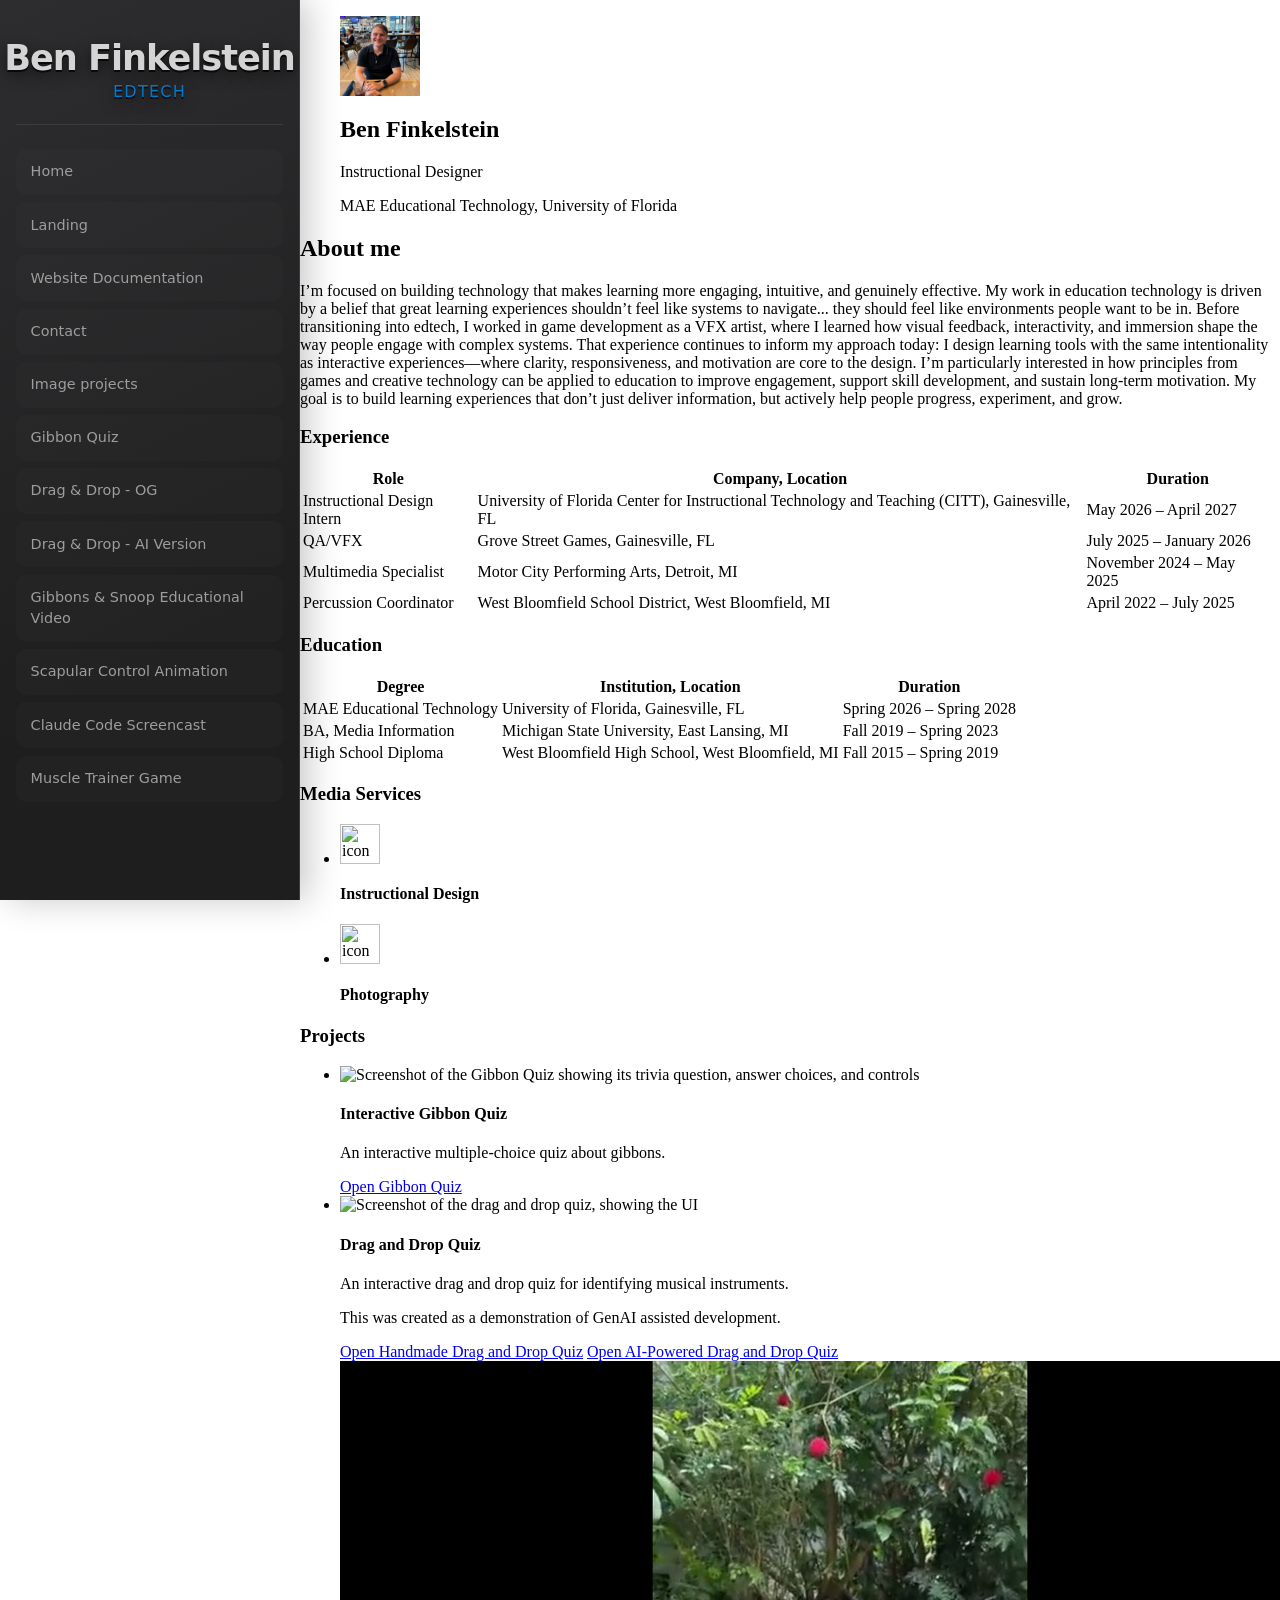
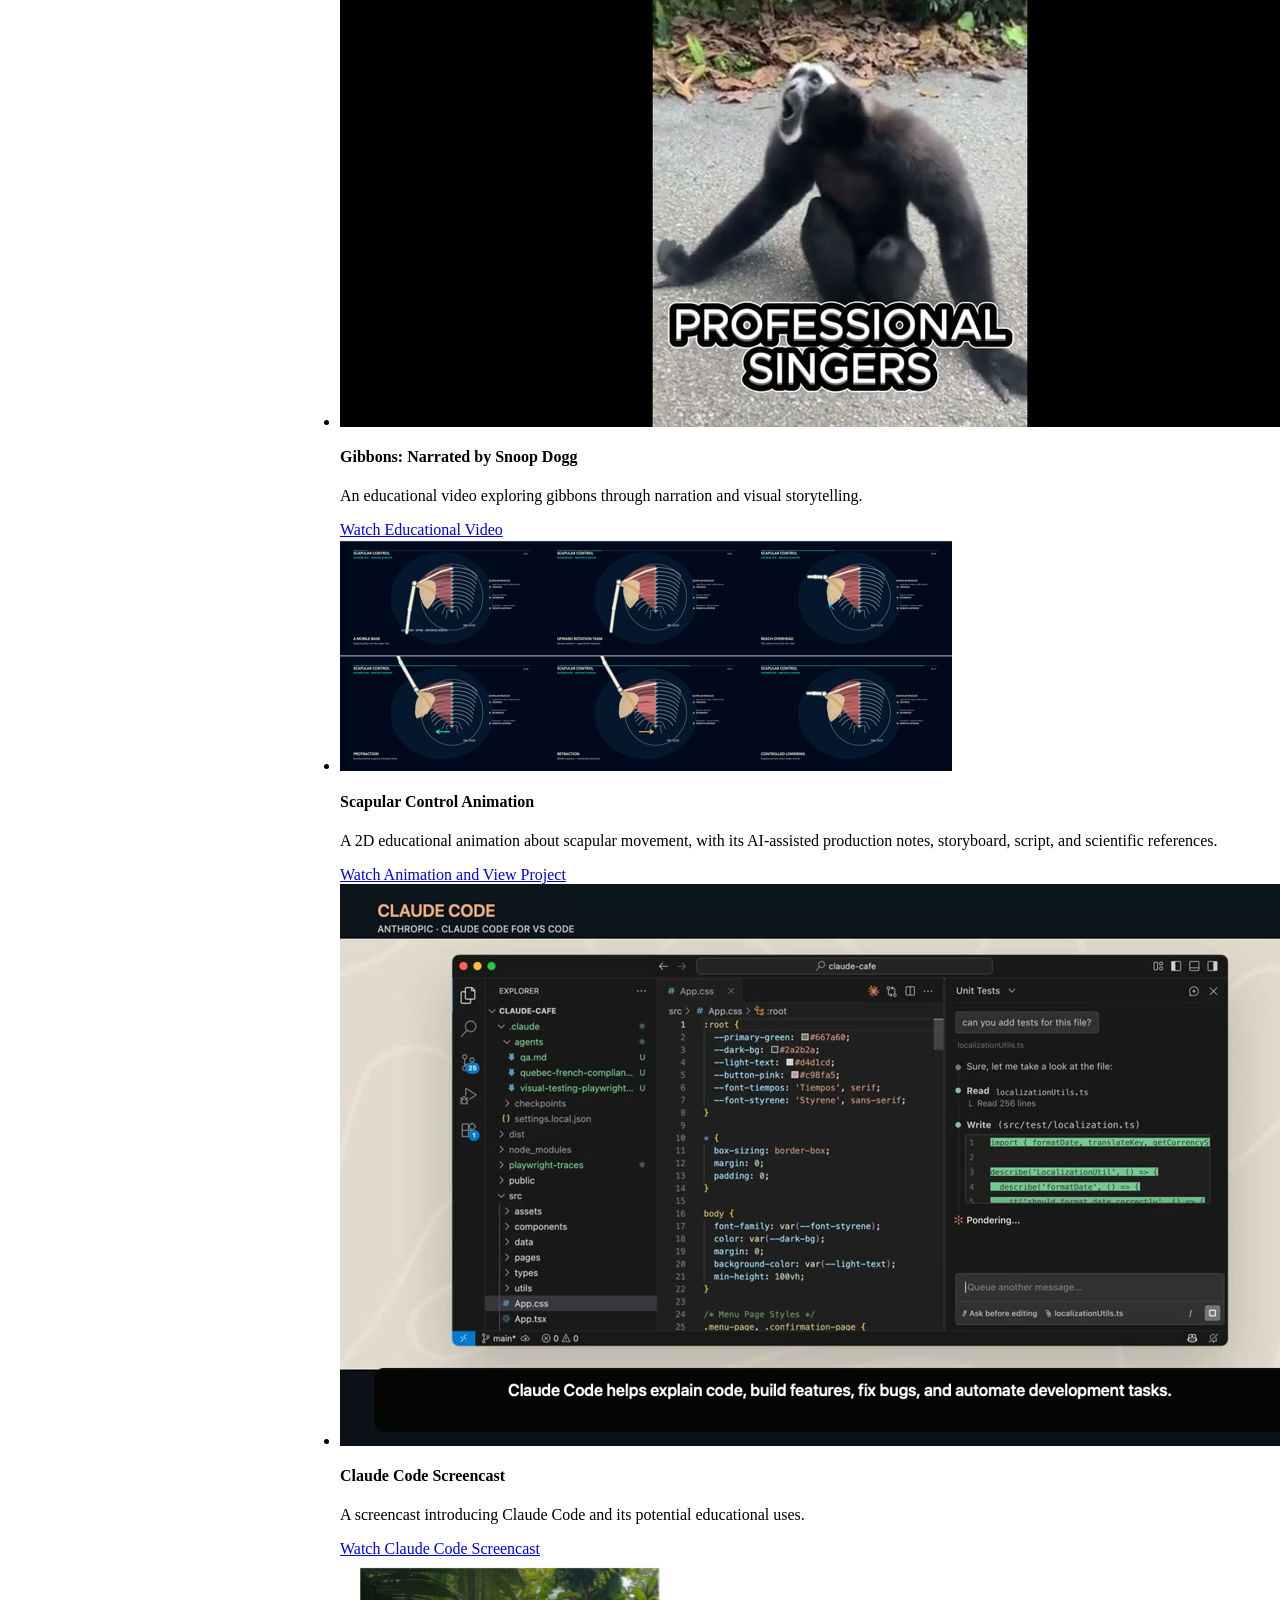
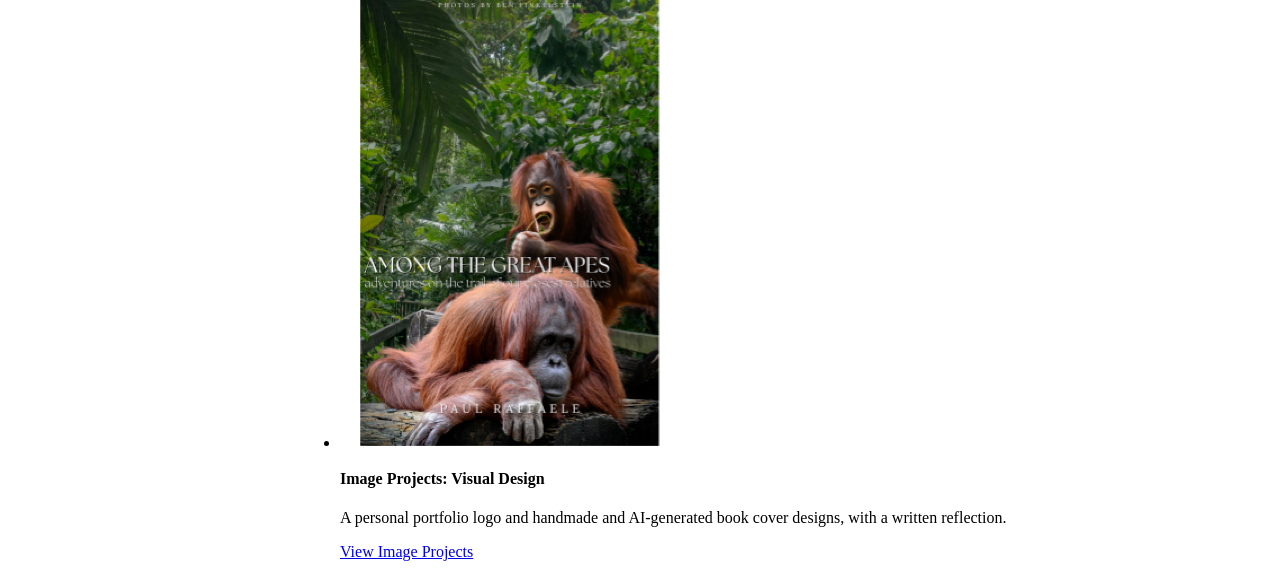
==== index.html @ bf8c4310 "Remove website documentation from project list" ====
<head>
    <meta charset="UTF-8">
    <meta name="viewport" content="width=device-width, initial-scale=1.0">
    <title>Personal Portfolio</title>
    <link rel="stylesheet" href="style.css">
    <link rel="stylesheet" href="landing.css">
     <link rel="icon" type="image/x-icon" href="Logo5.png">
    <script src="Sidebar.JS" defer></script>
    <meta http-equiv="Content-Security-Policy" content="upgrade-insecure-requests">
</head>

<body>
    <main>
        <div class="main-content">
            <article class="about active" data-page="about">
                <header>
                    <figure class="avatar-box">
                        <img src="1771727992411.jpeg" alt="avatar" width="80">
                        <div class="info-content">
                            <h1 class="name" title="Ben Finkelstein">Ben Finkelstein</h1>
                            <p class="title">Instructional Designer</p>
                            <p class="title">MAE Educational Technology, University of Florida</p>
                        </div>
                    </figure>


                    <h2 class="h2 article-title">About me</h2>
                </header>

                <section class="about-text">
                    <p>I’m focused on building technology that makes learning more engaging, intuitive, and genuinely
                        effective. My work in education technology is driven by a belief that great learning experiences
                        shouldn’t feel like systems to navigate... they should feel like environments people want to be
                        in.
                        Before transitioning into edtech, I worked in game development as a VFX artist, where I learned
                        how visual feedback, interactivity, and immersion shape the way people engage with complex
                        systems. That experience continues to inform my approach today: I design learning tools with the
                        same intentionality as interactive experiences—where clarity, responsiveness, and motivation are
                        core to the design.
                        I’m particularly interested in how principles from games and creative technology can be applied
                        to education to improve engagement, support skill development, and sustain long-term motivation.
                        My goal is to build learning experiences that don’t just deliver information, but actively help
                        people progress, experiment, and grow.</p>
                </section>


                <section class="experience">
                    <h3 class="h3 experience-title">Experience</h3>

                    <div class="table-wrapper has-scrollbar">
                        <table class="resume-table">
                            <thead>
                                <tr>
                                    <th scope="col">Role</th>
                                    <th scope="col">Company, Location</th>
                                    <th scope="col">Duration</th>
                                </tr>
                            </thead>
                            <tbody>
                                <tr>
                                    <td data-label="Role">Instructional Design Intern</td>
                                    <td data-label="Company, Location">University of Florida Center for Instructional
                                        Technology and Teaching (CITT), Gainesville, FL</td>
                                    <td data-label="Duration">May 2026 &ndash; April 2027</td>
                                </tr>
                                <tr>
                                    <td data-label="Role">QA/VFX</td>
                                    <td data-label="Company, Location">Grove Street Games, Gainesville, FL</td>
                                    <td data-label="Duration">July 2025 &ndash; January 2026</td>
                                </tr>
                                <tr>
                                    <td data-label="Role">Multimedia Specialist</td>
                                    <td data-label="Company, Location">Motor City Performing Arts, Detroit, MI</td>
                                    <td data-label="Duration">November 2024 &ndash; May 2025</td>
                                </tr>
                                <tr>
                                    <td data-label="Role">Percussion Coordinator</td>
                                    <td data-label="Company, Location">West Bloomfield School District, West Bloomfield,
                                        MI</td>
                                    <td data-label="Duration">April 2022 &ndash; July 2025</td>
                                </tr>
                            </tbody>
                        </table>
                    </div>


                </section>

                <section class="education">
                    <h3 class="h3 experience-title">Education</h3>

                    <div class="table-wrapper has-scrollbar">
                        <table class="resume-table">
                            <thead>
                                <tr>
                                    <th scope="col">Degree</th>
                                    <th scope="col">Institution, Location</th>
                                    <th scope="col">Duration</th>
                                </tr>
                            </thead>
                            <tbody>
                                <tr>
                                    <td data-label="Role">MAE Educational Technology</td>
                                    <td data-label="Company, Location">University of Florida, Gainesville, FL</td>
                                    <td data-label="Duration">Spring 2026 &ndash; Spring 2028</td>
                                </tr>
                                <tr>
                                    <td data-label="Role">BA, Media Information</td>
                                    <td data-label="Company, Location">Michigan State University, East Lansing, MI</td>
                                    <td data-label="Duration">Fall 2019 &ndash; Spring 2023</td>
                                </tr>
                                <tr>
                                    <td data-label="Role">High School Diploma</td>
                                    <td data-label="Company, Location">West Bloomfield High School, West Bloomfield, MI
                                    </td>
                                    <td data-label="Duration">Fall 2015 &ndash; Spring 2019</td>
                                </tr>
                            </tbody>
                        </table>
                    </div>
                </section>


                <section class="service">
                    <h3 class="h3 service-title">Media Services</h3>

                    <ul class="service-list">
                        <li class="service-item">
                            <div class="service-icon-box">
                                <img src="https://i.postimg.cc/4389jZkP/icon-design.png" alt="icon" width="40">
                            </div>

                            <div class="service-content-box">
                                <h4 class="h4 service-item-title">Instructional Design</h4>
                            </div>
                        </li>


                        <li class="service-item">
                            <div class="service-icon-box">
                                <img src="https://i.postimg.cc/0NL8zHpx/icon-photo.png" alt="icon" width="40">
                            </div>

                            <div class="service-content-box">
                                <h4 class="h4 service-item-title">Photography</h4>
                            </div>
                        </li>
                    </ul>
                </section>

                <section class="projects">
                    <h3 class="h3 projects-title">Projects</h3>

                    <ul class="project-list">
                        <!-- Copy this complete list item and update its preview, title, summary, and link for each project. -->
                        <li class="project-item">
                            <div class="project-icon-box">
                                <img src="gibbon-quiz/quiz-page-screenshot.png"
                                    alt="Screenshot of the Gibbon Quiz showing its trivia question, answer choices, and controls">
                            </div>

                            <div class="project-content-box">
                                <h4 class="h4 project-item-title">Interactive Gibbon Quiz</h4>
                                <p class="project-item-text">An interactive multiple-choice quiz about gibbons.</p>
                                <a class="project-link" href="gibbon-quiz/index.html">Open Gibbon Quiz</a>
                            </div>
                        </li>

                        <li class="project-item">
                            <div class="project-icon-box">
                                <img src="drag-drop/image.png"
                                    alt="Screenshot of the drag and drop quiz, showing the UI">
                            </div>

                            <div class="project-content-box">
                                <h4 class="h4 project-item-title">Drag and Drop Quiz</h4>
                                <p class="project-item-text">An interactive drag and drop quiz for identifying musical
                                    instruments.</p>
                                <p class="project-item-text">This was created as a demonstration of GenAI assisted
                                    development.</p>
                                <a class="project-link" href="drag-drop/index.html">Open Handmade Drag and Drop Quiz</a>
                                <a class="project-link" href="drag-ai/index.html">Open AI-Powered Drag and Drop Quiz</a>
                            </div>
                        </li>

                        <li class="project-item">
                            <div class="project-icon-box">
                                <img src="gibbons-and-snoop/thumbnail.jpg"
                                    alt="Gibbon on screen during the educational video, with its narration caption">
                            </div>

                            <div class="project-content-box">
                                <h4 class="h4 project-item-title">Gibbons: Narrated by Snoop Dogg</h4>
                                <p class="project-item-text">An educational video exploring gibbons through narration and visual storytelling.</p>
                                <a class="project-link" href="gibbons-and-snoop/index.html">Watch Educational Video</a>
                            </div>
                        </li>

                         <li class="project-item">
                            <div class="project-icon-box">
                                <img src="scapular-control/storyboard.png"
                                    alt="Six-frame storyboard preview of scapular movement for the Scapular Control animation">
                            </div>

                            <div class="project-content-box">
                                <h4 class="h4 project-item-title">Scapular Control Animation</h4>
                                <p class="project-item-text">A 2D educational animation about scapular movement, with its AI-assisted production notes, storyboard, script, and scientific references.</p>
                                <a class="project-link" href="scapular-control/index.html">Watch Animation and View Project</a>
                            </div>
                        </li>

                         <li class="project-item">
                            <div class="project-icon-box">
                                <img src="Claude%20Code%20Screencast/thumbnail.jpg"
                                    alt="Claude Code shown in a Visual Studio Code interface during the screencast">
                            </div>

                            <div class="project-content-box">
                                <h4 class="h4 project-item-title">Claude Code Screencast</h4>
                                <p class="project-item-text">A screencast introducing Claude Code and its potential educational uses.</p>
                                <a class="project-link" href="Claude%20Code%20Screencast/index.html">Watch Claude Code Screencast</a>
                            </div>
                        </li>

                        <li class="project-item">
                            <div class="project-icon-box">
                                <img src="eme6208-project-1/handmade-orangutan-cover.png"
                                    alt="Handmade Among the Great Apes orangutan book cover">
                            </div>

                            <div class="project-content-box">
                                <h4 class="h4 project-item-title">Image Projects: Visual Design</h4>
                                <p class="project-item-text">A personal portfolio logo and handmade and AI-generated book cover designs, with a written reflection.</p>
                                <a class="project-link" href="eme6208-project-1/index.html">View Image Projects</a>
                            </div>
                        </li>

                    </ul>
                </section>
            </article>
        </div>
    </main>
</body>

</html>
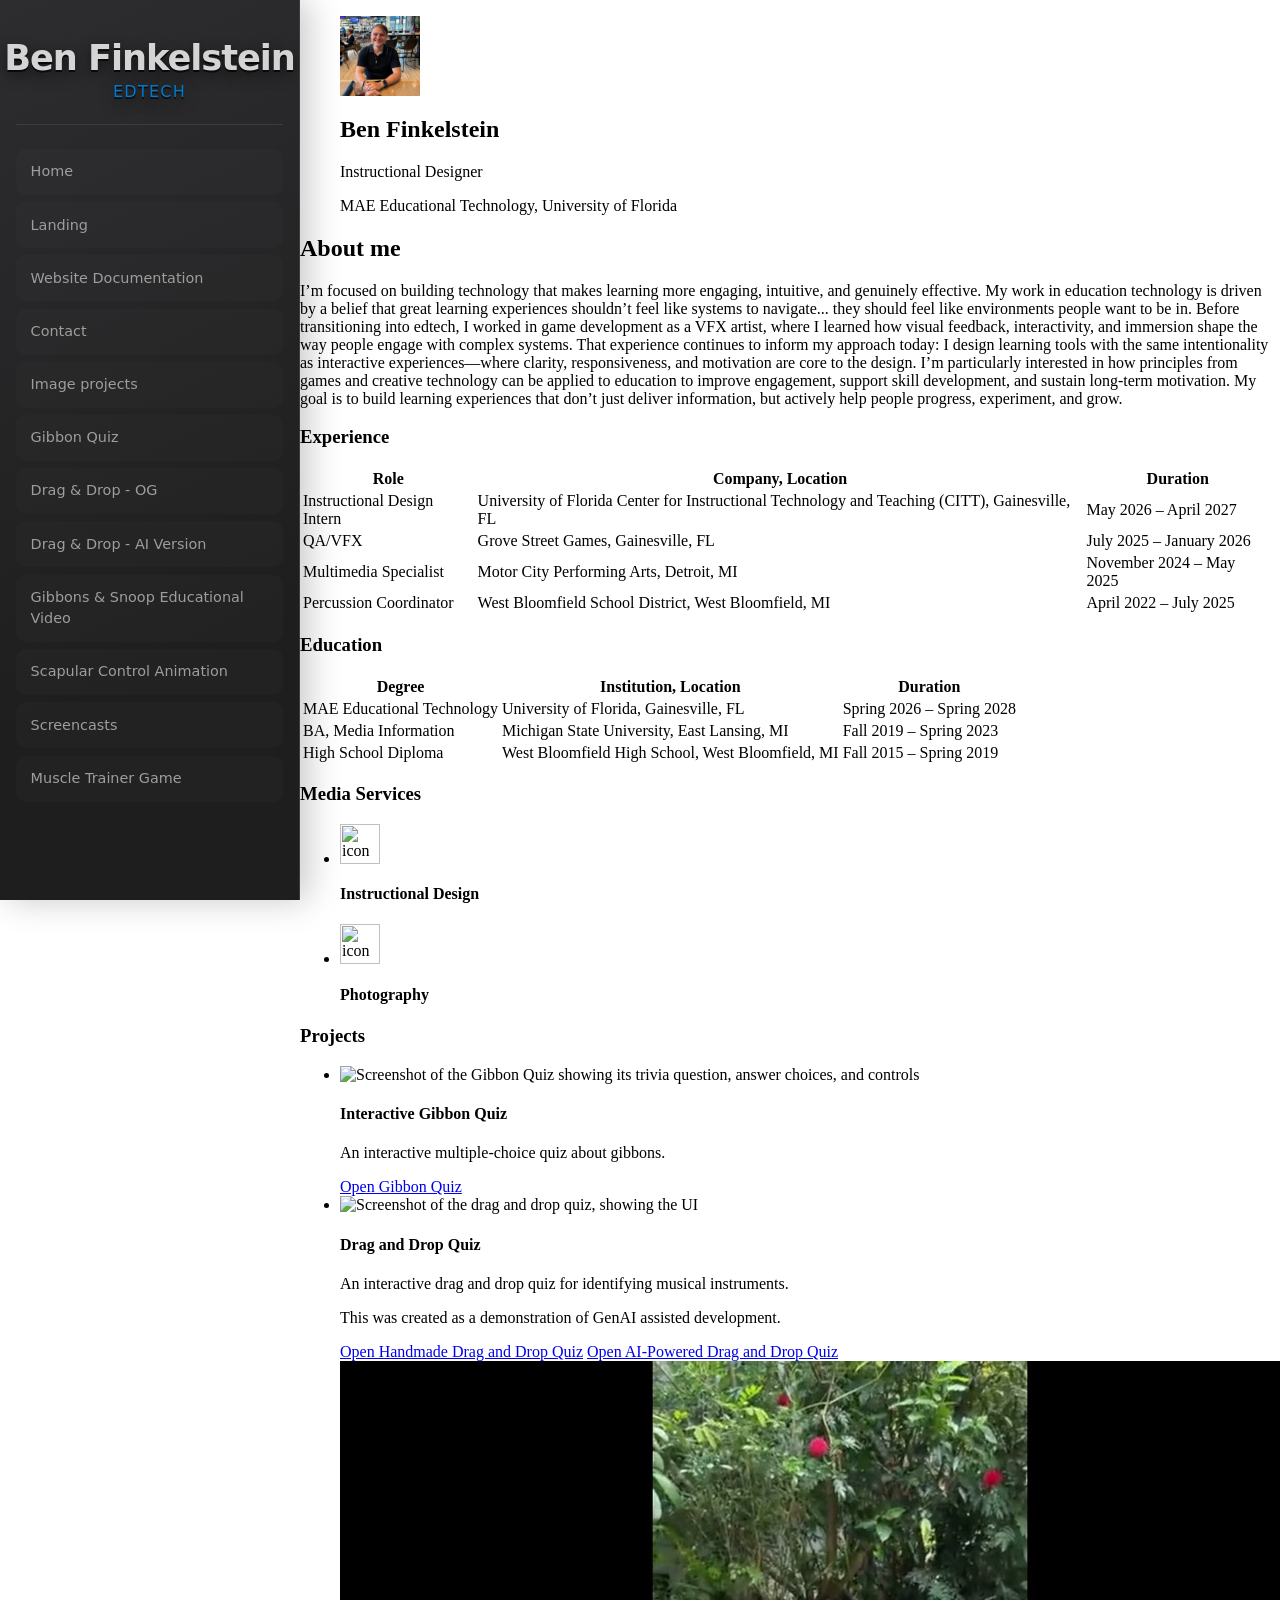
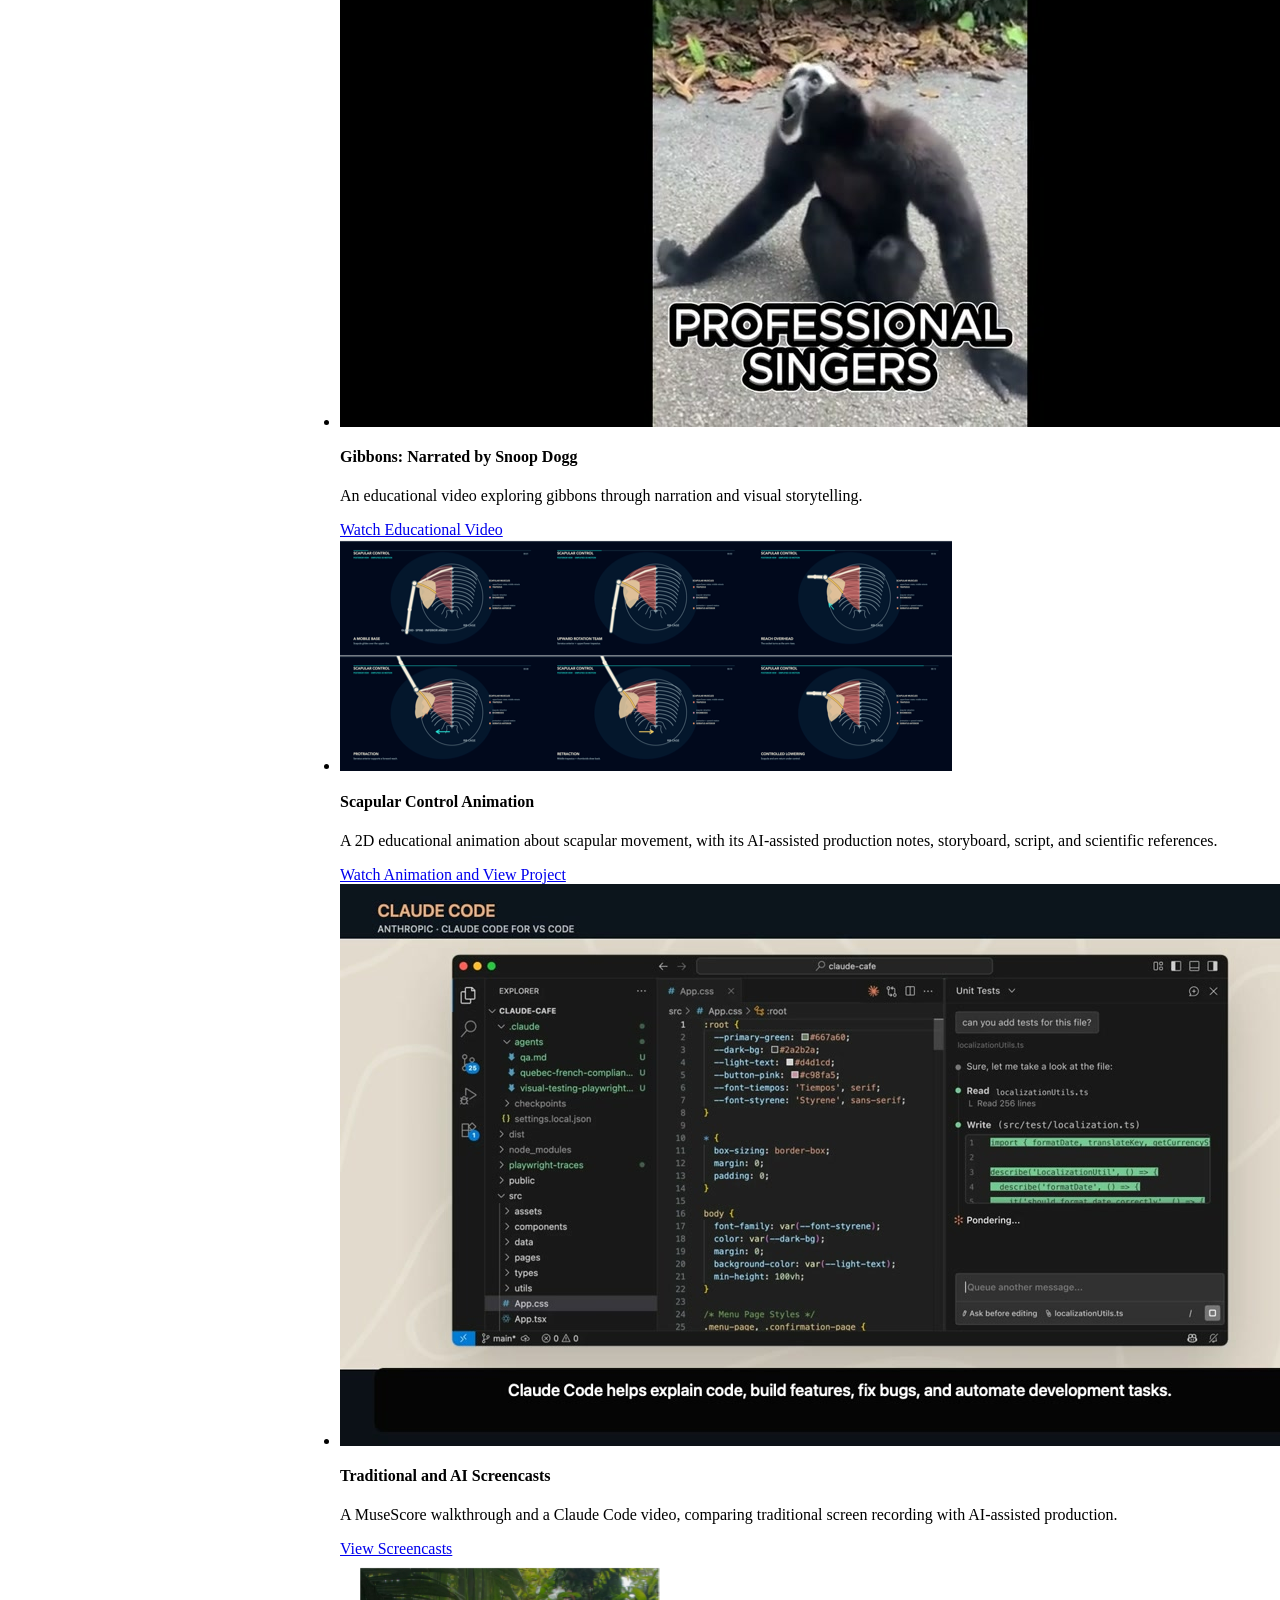
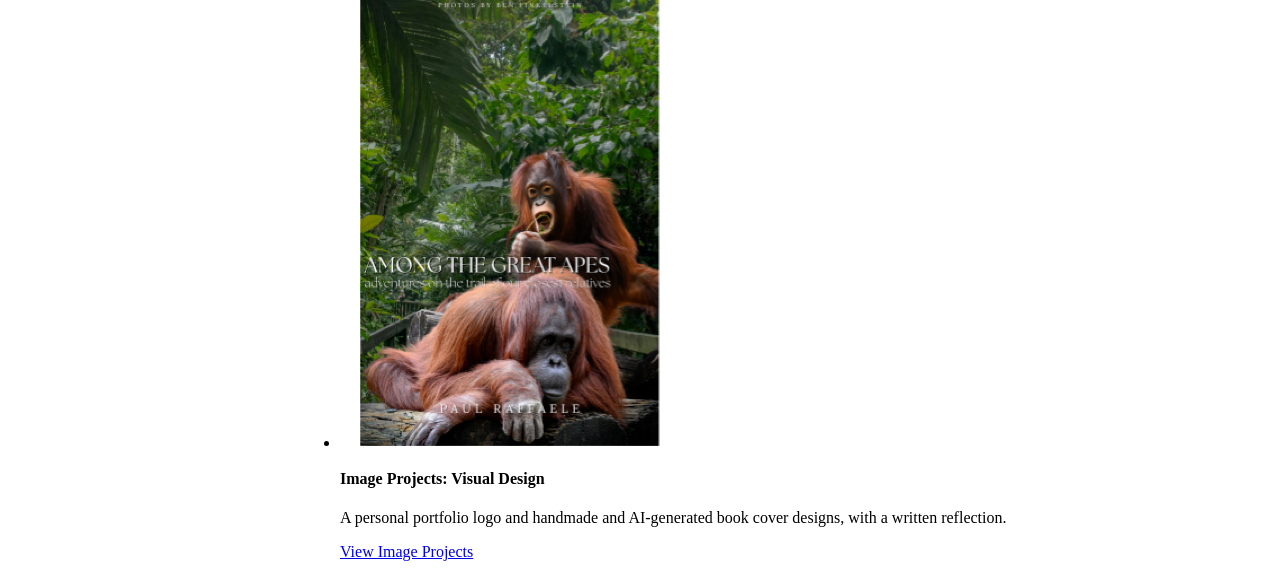
==== commit cba8fc8a: "Add traditional MuseScore screencast column" ====
--- a/index.html
+++ b/index.html
@@ -216,9 +216,9 @@
                             </div>
 
                             <div class="project-content-box">
-                                <h4 class="h4 project-item-title">Claude Code Screencast</h4>
-                                <p class="project-item-text">A screencast introducing Claude Code and its potential educational uses.</p>
-                                <a class="project-link" href="Claude%20Code%20Screencast/index.html">Watch Claude Code Screencast</a>
+                                <h4 class="h4 project-item-title">Traditional and AI Screencasts</h4>
+                                <p class="project-item-text">A MuseScore walkthrough and a Claude Code video, comparing traditional screen recording with AI-assisted production.</p>
+                                <a class="project-link" href="Claude%20Code%20Screencast/index.html">View Screencasts</a>
                             </div>
                         </li>
 
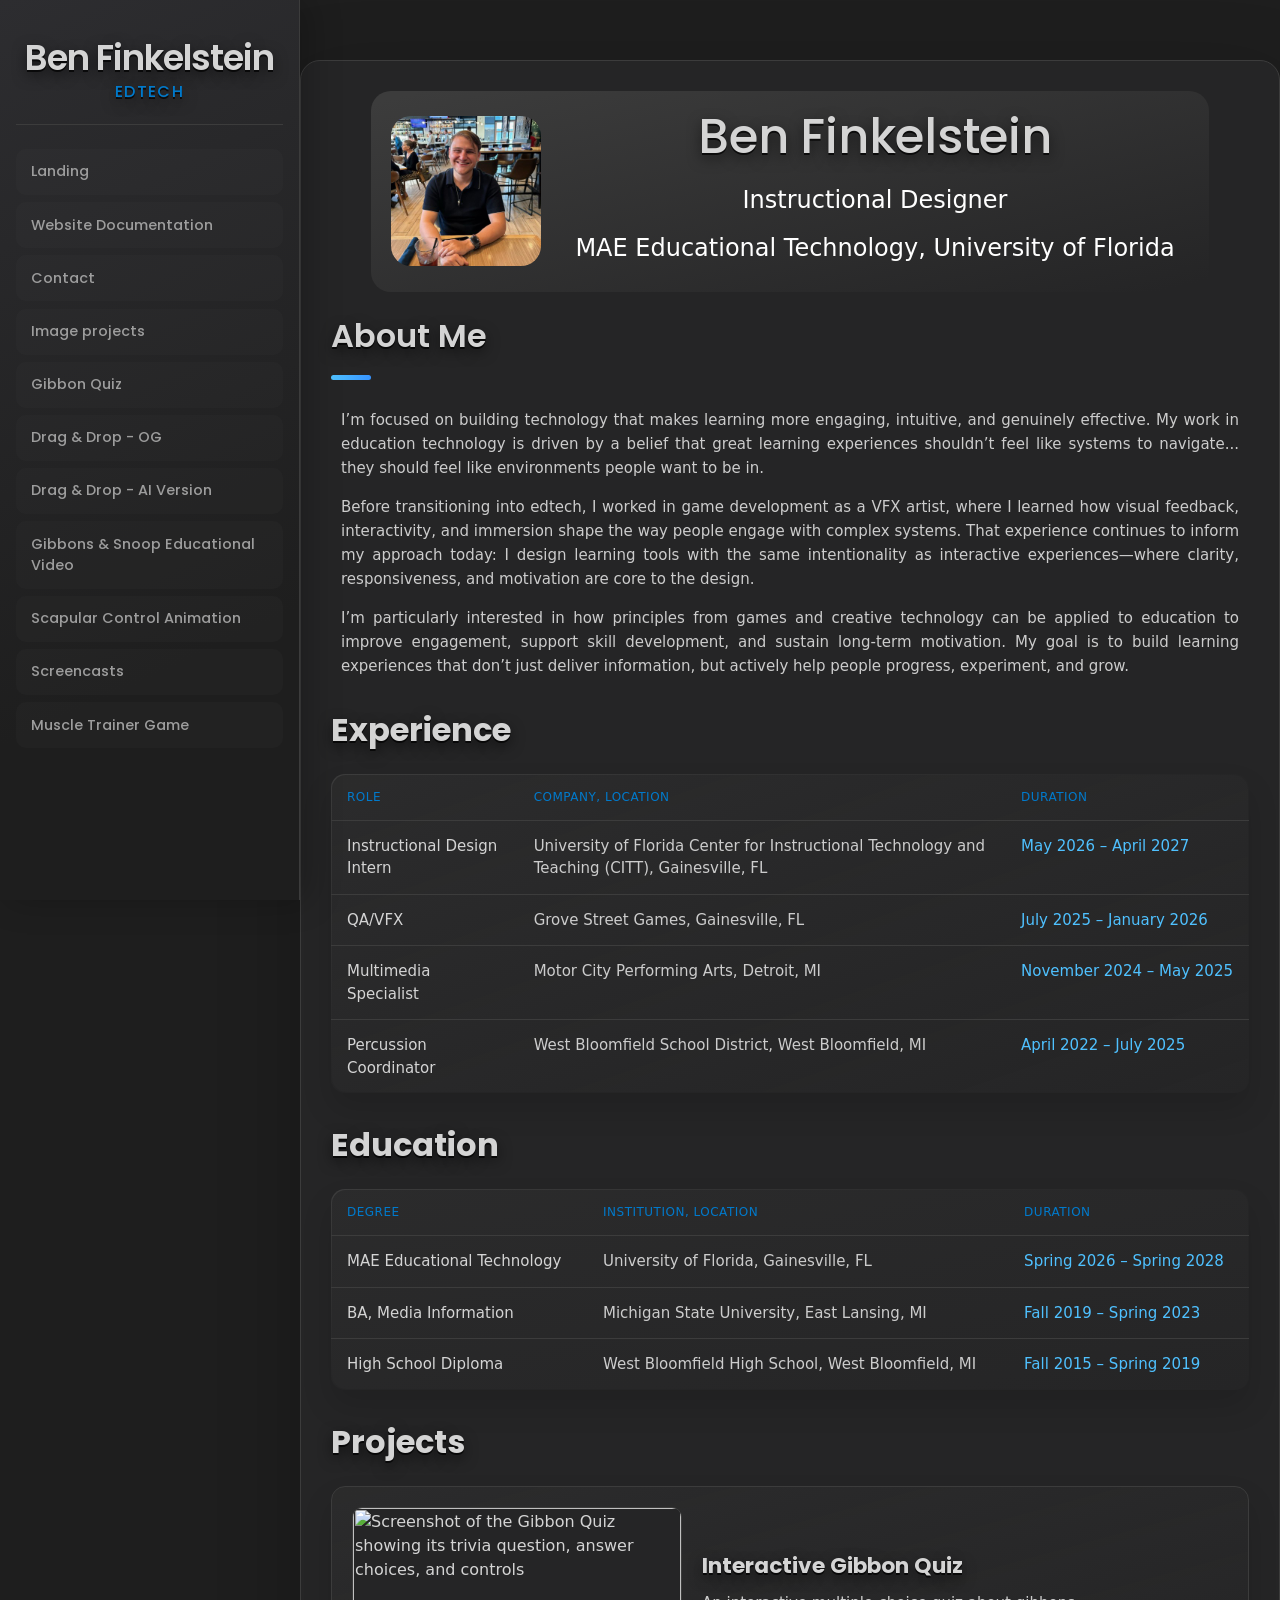
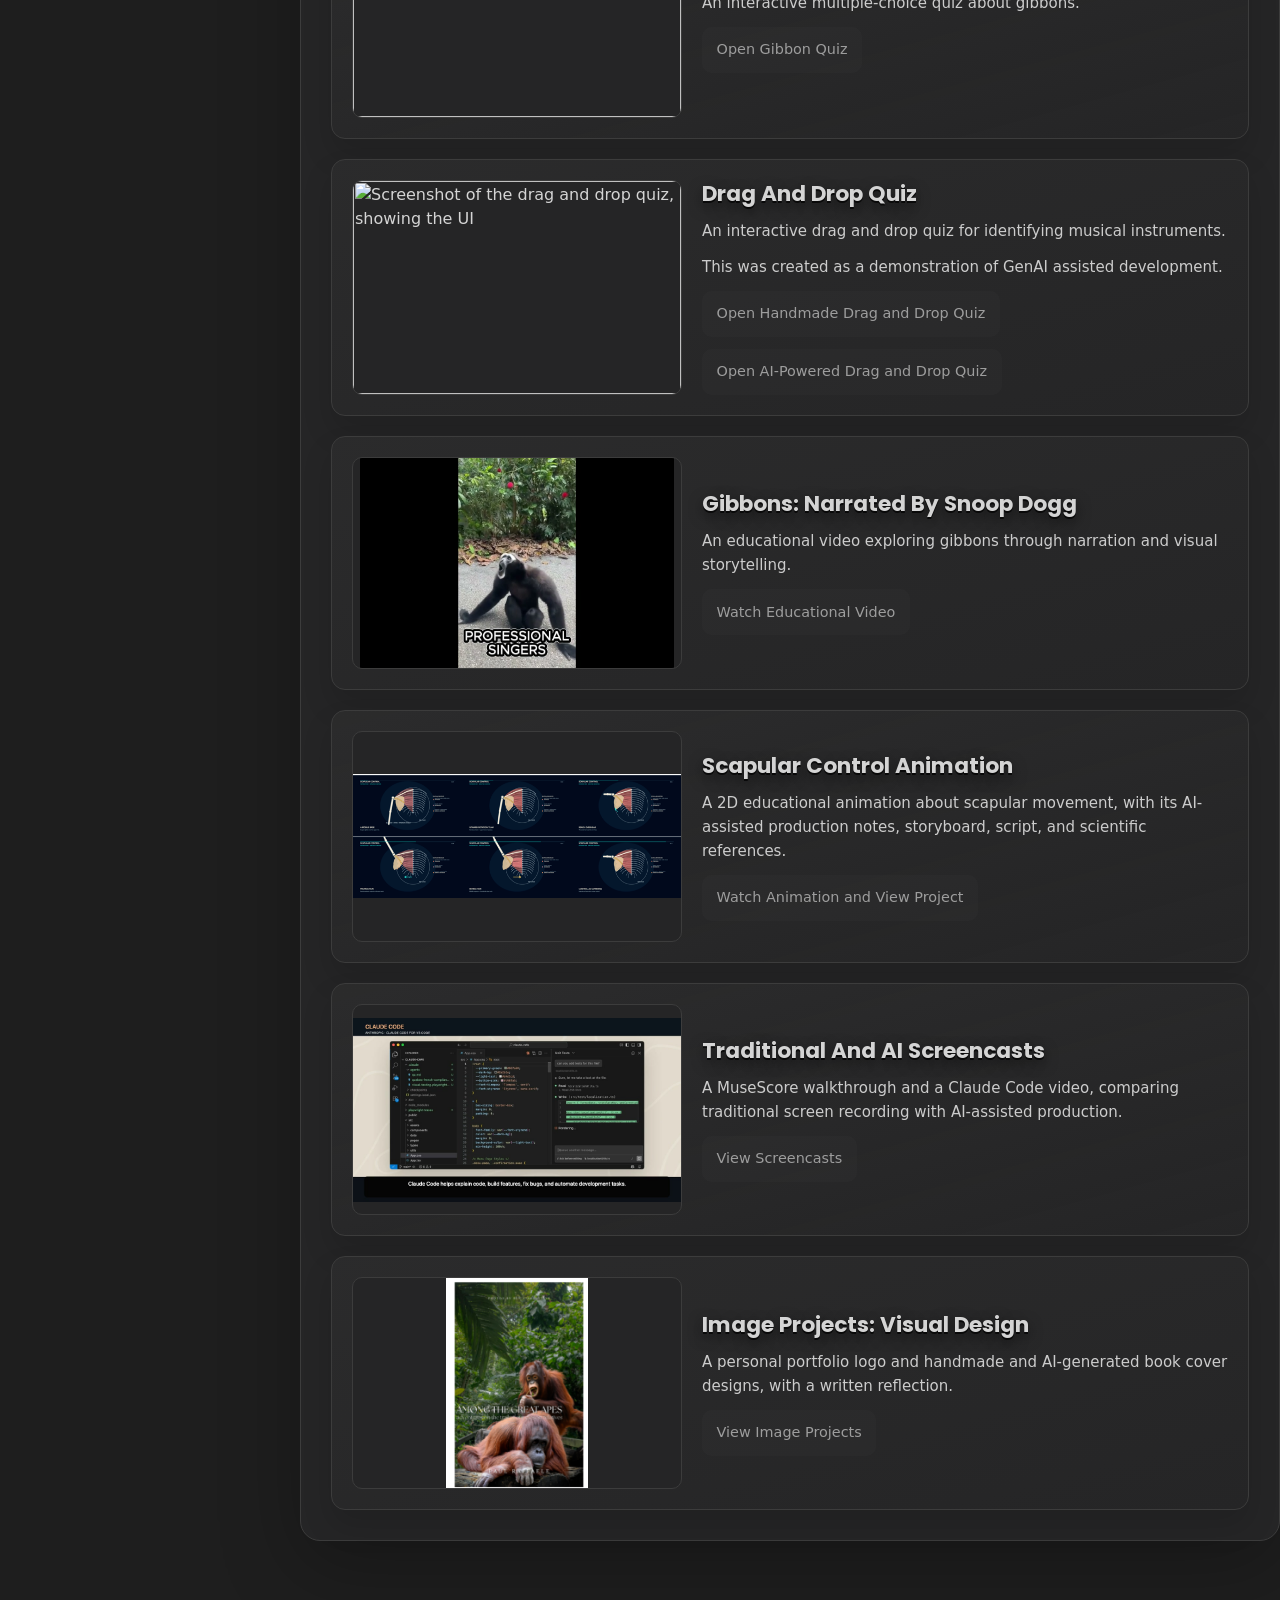
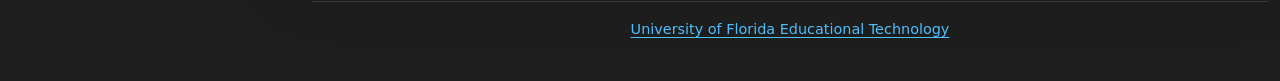
==== commit bb2f437e: "Update portfolio footer and navigation" ====
--- a/index.html
+++ b/index.html
@@ -1,7 +1,7 @@
 <head>
     <meta charset="UTF-8">
     <meta name="viewport" content="width=device-width, initial-scale=1.0">
-    <title>Personal Portfolio</title>
+    <title>Ben Finkelstein | Educational Technology Portfolio</title>
     <link rel="stylesheet" href="style.css">
     <link rel="stylesheet" href="landing.css">
      <link rel="icon" type="image/x-icon" href="Logo5.png">
@@ -31,12 +31,14 @@
                     <p>I’m focused on building technology that makes learning more engaging, intuitive, and genuinely
                         effective. My work in education technology is driven by a belief that great learning experiences
                         shouldn’t feel like systems to navigate... they should feel like environments people want to be
-                        in.
+                        in.</p>
+                    <p>
                         Before transitioning into edtech, I worked in game development as a VFX artist, where I learned
                         how visual feedback, interactivity, and immersion shape the way people engage with complex
                         systems. That experience continues to inform my approach today: I design learning tools with the
                         same intentionality as interactive experiences—where clarity, responsiveness, and motivation are
-                        core to the design.
+                        core to the design.</p>
+                    <p>
                         I’m particularly interested in how principles from games and creative technology can be applied
                         to education to improve engagement, support skill development, and sustain long-term motivation.
                         My goal is to build learning experiences that don’t just deliver information, but actively help
@@ -120,33 +122,6 @@
                     </div>
                 </section>
 
-
-                <section class="service">
-                    <h3 class="h3 service-title">Media Services</h3>
-
-                    <ul class="service-list">
-                        <li class="service-item">
-                            <div class="service-icon-box">
-                                <img src="https://i.postimg.cc/4389jZkP/icon-design.png" alt="icon" width="40">
-                            </div>
-
-                            <div class="service-content-box">
-                                <h4 class="h4 service-item-title">Instructional Design</h4>
-                            </div>
-                        </li>
-
-
-                        <li class="service-item">
-                            <div class="service-icon-box">
-                                <img src="https://i.postimg.cc/0NL8zHpx/icon-photo.png" alt="icon" width="40">
-                            </div>
-
-                            <div class="service-content-box">
-                                <h4 class="h4 service-item-title">Photography</h4>
-                            </div>
-                        </li>
-                    </ul>
-                </section>
 
                 <section class="projects">
                     <h3 class="h3 projects-title">Projects</h3>
@@ -211,14 +186,14 @@
 
                          <li class="project-item">
                             <div class="project-icon-box">
-                                <img src="Claude%20Code%20Screencast/thumbnail.jpg"
+                                <img src="screencasts/thumbnail.jpg"
                                     alt="Claude Code shown in a Visual Studio Code interface during the screencast">
                             </div>
 
                             <div class="project-content-box">
                                 <h4 class="h4 project-item-title">Traditional and AI Screencasts</h4>
                                 <p class="project-item-text">A MuseScore walkthrough and a Claude Code video, comparing traditional screen recording with AI-assisted production.</p>
-                                <a class="project-link" href="Claude%20Code%20Screencast/index.html">View Screencasts</a>
+                                <a class="project-link" href="screencasts/">View Screencasts</a>
                             </div>
                         </li>
 
@@ -240,6 +215,7 @@
             </article>
         </div>
     </main>
+  <footer class="site-footer"><p><a href="https://education.ufl.edu/educational-technology/">University of Florida Educational Technology</a></p></footer>
 </body>
 
 </html>
--- a/style.css
+++ b/style.css
@@ -0,0 +1,73 @@
+/*
+ * Global dark theme and formatting foundation.
+ * Page-specific stylesheets load after this file and can replace these defaults.
+ */
+
+@import url('https://fonts.googleapis.com/css2?family=Poppins:wght@300;400;500;600;700&display=swap');
+
+/* Shared dark palette and type defaults available to every page. */
+:root {
+  color-scheme: dark; /* Keep native browser controls in the dark color scheme. */
+  --theme-bg: #1e1e1e; /* VS Code Dark+ editor background. */
+  --theme-text: #d4d4d4; /* VS Code default foreground text. */
+  font-family: system-ui, -apple-system, BlinkMacSystemFont, "Segoe UI", sans-serif; /* System type stack used unless a page overrides it. */
+}
+
+/* Set the shared heading face and a layered shadow for more visual depth. */
+:where(h1, h2, h3, h4, h5, h6) {
+  font-family: 'Poppins', system-ui, sans-serif;
+  text-shadow: 0 2px 0 rgba(0, 0, 0, .7), 0 5px 14px rgba(0, 0, 0, .55);
+}
+
+/* Use border-box sizing as a low-specificity default for page elements. */
+:where(*, *::before, *::after) {
+  box-sizing: border-box;
+}
+
+/* Provide a dark canvas and foreground as overridable document defaults. */
+:where(html) {
+  min-height: 100%;
+  background: var(--theme-bg);
+  color-scheme: dark;
+}
+
+/* Set shared body spacing, colors, and typography without outranking page CSS. */
+:where(body) {
+  min-height: 100vh;
+  margin: 0;
+  background: var(--theme-bg);
+  color: var(--theme-text);
+  font-family: inherit;
+  line-height: 1.5;
+}
+
+/* Prevent media from overflowing its containing block by default. */
+:where(img, svg, video, canvas) {
+  max-width: 100%;
+}
+
+/* Let links inherit their surrounding text color unless a page styles them. */
+:where(a) {
+  color: inherit;
+}
+
+/* Give form controls the page's type and text color unless locally overridden. */
+:where(button, input, select, textarea) {
+  color: inherit;
+  font: inherit;
+}
+
+/* Shared footer used on the landing page and every project page. */
+.site-footer {
+  width: min(1120px, calc(100% - 24px));
+  margin: 0 auto 24px;
+  padding: 16px 12px;
+  border-top: 1px solid #3c3c3c;
+  color: #cccccc;
+  text-align: center;
+  font-size: .9rem;
+  line-height: 1.6;
+}
+
+.site-footer p { margin: 0; }
+.site-footer a { color: #4fc1ff; text-underline-offset: 3px; }
--- a/landing.css
+++ b/landing.css
@@ -0,0 +1,662 @@
+@import url('https://fonts.googleapis.com/css2?family=Poppins:ital,wght@0,100;0,200;0,300;0,400;0,500;0,600;0,700;0,800;0,900;1,100;1,200;1,300;1,400;1,500;1,600;1,700;1,800;1,900&display=swap');
+
+/* Dark-only portfolio palette, typography scale, shadows, and motion tokens. */
+:root {
+    --bg-gradient-onyx: linear-gradient(to bottom right, #3c3c3c 3%, #252526 97%);
+    /* Gradient between VS Code border and panel tones. */
+    --bg-gradient-jet: linear-gradient(to bottom right, rgba(60, 60, 60, .25) 3%, transparent 100%), #252526;
+    /* Subtle layered VS Code panel surface. */
+    --border-gradient-onyx: linear-gradient(to bottom right, #3c3c3c 0%, rgba(60, 60, 60, 0) 50%);
+    /* Subtle VS Code panel border gradient. */
+    --text-gradient-yellow: linear-gradient(to right, #4fc1ff, #3794ff);
+    /* VS Code light-blue to accent-blue heading gradient. */
+
+    --jet: #3c3c3c;
+    /* VS Code panel border gray. */
+    --onyx: #252526;
+    /* VS Code sidebar surface. */
+    --eerie-black2: #252526;
+    /* VS Code panel surface. */
+    --smoky-black: #1e1e1e;
+    /* VS Code editor background. */
+    --white1: #ffffff;
+    /* High-contrast white. */
+    --white2: #d4d4d4;
+    /* VS Code default foreground text. */
+    --orange-yellow-crayola: #007acc;
+    /* VS Code blue interaction accent. */
+    --vegas-gold: #4fc1ff;
+    /* VS Code light-blue syntax accent. */
+    --light-gray: #cccccc;
+    /* VS Code secondary foreground tone. */
+    --light-gray70: rgba(204, 204, 204, .7);
+    /* Translucent secondary foreground tone. */
+
+    --ff-poppins: 'Poppins', sans-serif;
+    /* portfolio typeface. */
+
+    --fs1: 24px;
+    /* largest heading size. */
+    --fs2: 18px;
+    /* section heading size. */
+    --fs4: 16px;
+    /* standard body size. */
+    --fs6: 14px;
+    /* small body size. */
+    --fs8: 12px;
+    /* smallest label size. */
+
+    --fw300: 300;
+    /* light font weight. */
+    --fw400: 400;
+    /* regular font weight. */
+    --fw500: 500;
+    /* medium font weight. */
+    --fw600: 600;
+    /* semibold font weight. */
+
+    --shadow1: -4px 8px 24px hsla(0, 0%, 0%, .25);
+    /* small surface shadow. */
+    --shadow2: 0px 16px 30px hsla(0, 0%, 0%, .25);
+    /* medium surface shadow. */
+    --shadow5: 0px 24px 80px hsla(0, 0%, 0%, .25);
+    /* largest surface shadow. */
+
+}
+
+/* Reset margins and use border-box sizing throughout the portfolio. */
+*,
+*::before,
+*::after {
+    margin: 0;
+    padding: 0;
+    box-sizing: border-box;
+}
+
+li {
+    list-style: none;
+}
+
+img {
+    display: block;
+}
+
+::selection {
+    background: var(--orange-yellow-crayola);
+    color: var(--smoky-black);
+}
+
+:focus {
+    outline-color: var(--orange-yellow-crayola);
+}
+
+html {
+    font-family: var(--ff-poppins);
+}
+
+/* Set the portfolio canvas and its page-wide base typography. */
+body {
+    background: var(--smoky-black);
+}
+
+main {
+    margin: 15px 12px;
+    margin-bottom: 75px;
+    min-width: 259px;
+}
+
+article {
+    background: var(--eerie-black2);
+    border: 1px solid var(--jet);
+    border-radius: 20px;
+    box-shadow: var(--shadow1);
+    z-index: 1;
+    padding: 15px;
+}
+
+article {
+    display: none;
+}
+
+article.active {
+    display: block;
+    animation: fade .5s ease backwards;
+}
+
+@keyframes fade {
+    0% {
+        opacity: 0;
+    }
+
+    100% {
+        opacity: 1;
+    }
+}
+
+.h2,
+.h3,
+.h4 {
+    color: var(--white2);
+    text-transform: capitalize;
+}
+
+.h2 {
+    font-size: var(--fs1);
+}
+
+.h3 {
+    font-size: var(--fs2);
+}
+
+.h4 {
+    font-size: var(--fs4);
+}
+
+.article-title {
+    position: relative;
+    padding-bottom: 7px;
+}
+
+.article-title::after {
+    content: '';
+    position: absolute;
+    bottom: 0;
+    left: 0;
+    width: 30px;
+    height: 3px;
+    background: var(--text-gradient-yellow);
+    border-radius: 3px;
+}
+
+.has-scrollbar::-webkit-scrollbar {
+    width: 5px;
+    height: 5px;
+}
+
+.has-scrollbar::-webkit-scrollbar-track {
+    background: var(--onyx);
+    border-radius: 5px;
+}
+
+.has-scrollbar::-webkit-scrollbar-thumb {
+    background: var(--orange-yellow-crayola);
+    border-radius: 5px;
+}
+
+.has-scrollbar::-webkit-scrollbar-button {
+    width: 20px;
+}
+
+.avatar-box {
+    display: flex;
+    align-items: center;
+    justify-content: center;
+    gap: 20px;
+    width: fit-content;
+    max-width: 100%;
+    margin: 0 0 20px;
+    margin-inline: auto;
+    padding: 20px;
+    background: var(--bg-gradient-onyx);
+    border-radius: 20px;
+}
+
+.avatar-box img {
+    display: block;
+    flex: 0 0 auto;
+    width: 120px;
+    height: 120px;
+    object-fit: cover;
+    border-radius: inherit;
+}
+
+.info-content {
+    display: flex;
+    flex-direction: column;
+    align-items: center;
+    text-align: center;
+}
+
+.info-content .name {
+    color: var(--white2);
+    font-size: clamp(2rem, 5vw, 3rem);
+    font-weight: var(--fw500);
+    letter-spacing: -0.25px;
+    line-height: 1.1;
+    margin-bottom: 12px;
+}
+
+.info-content .title {
+    color: var(--white1);
+    background: transparent;
+    font-size: clamp(1.1rem, 2.4vw, 1.5rem);
+    font-weight: var(--fw300);
+    width: max-content;
+    padding: 6px 14px;
+    border-radius: 8px;
+}
+
+/* Use one consistent gap between the homepage's profile, bio, and project sections. */
+.about.active {
+    display: flex;
+    flex-direction: column;
+    gap: 28px;
+}
+
+.about > header {
+    display: flex;
+    flex-direction: column;
+    gap: 20px;
+}
+
+.about .avatar-box { margin: 0 auto; }
+.about .article-title { margin: 0; }
+.about > section { margin: 0; }
+
+/* Keep the biography copy readable without adding an extra section gap. */
+.about-text {
+    color: var(--light-gray);
+    font-size: var(--fs6);
+    font-weight: var(--fw300);
+    line-height: 1.6;
+}
+
+.about-text p {
+    margin: 0;
+    padding: 0 10px;
+    text-align: justify;
+}
+
+.about-text p + p {
+    margin-top: 1em;
+}
+
+/* Give each section heading the same space before its content. */
+.about > section > h3 { margin: 0 0 20px; }
+
+/* Lay out the service cards with their icons and centered labels. */
+.service-list {
+    display: grid;
+    grid-template-columns: 1fr;
+    gap: 20px;
+}
+
+.service-item {
+    position: relative;
+    display: flex;
+    align-items: center;
+    gap: 16px;
+    padding: 20px;
+    background: var(--border-gradient-onyx);
+    border-radius: 14px;
+    box-shadow: var(--shadow2);
+    z-index: 1;
+}
+
+.service-item::before {
+    content: '';
+    position: absolute;
+    inset: 1px;
+    background: var(--bg-gradient-jet);
+    border-radius: inherit;
+    z-index: -1;
+}
+
+.service-icon-box { flex: 0 0 40px; }
+.service-icon-box img { width: 40px; height: 40px; object-fit: contain; }
+
+.service-content-box {
+    display: flex;
+    min-width: 0;
+    flex: 1;
+    align-items: center;
+    text-align: left;
+}
+
+.service-item-title {
+    margin: 0;
+    font-size: clamp(1rem, 4vw, 1.25rem);
+    font-weight: var(--fw400);
+    text-transform: capitalize;
+    line-height: 1.2;
+    white-space: nowrap;
+}
+
+/* Experience table layout, cell typography, borders, and row hover state. */
+
+.table-wrapper {
+    background: var(--border-gradient-onyx);
+    border-radius: 14px;
+    box-shadow: var(--shadow2);
+    position: relative;
+    z-index: 1;
+    overflow-x: auto;
+}
+
+.table-wrapper::before {
+    content: '';
+    position: absolute;
+    inset: 1px;
+    background: var(--bg-gradient-jet);
+    border-radius: inherit;
+    z-index: -1;
+}
+
+.resume-table {
+    width: 100%;
+    border-collapse: collapse;
+    font-size: var(--fs6);
+    text-align: left;
+}
+
+.resume-table th,
+.resume-table td {
+    padding: 14px 16px;
+    vertical-align: top;
+    line-height: 1.5;
+}
+
+.resume-table thead th {
+    color: var(--orange-yellow-crayola);
+    font-size: var(--fs8);
+    font-weight: var(--fw500);
+    text-transform: uppercase;
+    letter-spacing: .5px;
+    border-bottom: 1px solid var(--jet);
+    white-space: nowrap;
+}
+
+.resume-table tbody td {
+    color: var(--light-gray);
+    font-weight: var(--fw300);
+    border-bottom: 1px solid var(--jet);
+}
+
+.resume-table tbody tr:last-child td {
+    border-bottom: none;
+}
+
+.resume-table tbody td:first-child {
+    color: var(--white2);
+    font-weight: var(--fw400);
+}
+
+.resume-table tbody td:last-child {
+    color: var(--vegas-gold);
+    white-space: nowrap;
+}
+
+.resume-table tbody tr:hover td {
+    background: hsla(0, 0%, 100%, .03);
+}
+
+/* Mobile: stack each row as a card instead of scrolling sideways */
+@media (max-width: 579px) {
+    .resume-table thead {
+        display: none;
+    }
+
+    .resume-table,
+    .resume-table tbody,
+    .resume-table tr,
+    .resume-table td {
+        display: block;
+        width: 100%;
+    }
+
+    .resume-table tbody tr {
+        padding: 12px 0;
+        border-bottom: 1px solid var(--jet);
+    }
+
+    .resume-table tbody tr:last-child {
+        border-bottom: none;
+    }
+
+    .resume-table tbody td {
+        border-bottom: none;
+        padding: 4px 16px;
+    }
+
+    .resume-table tbody td::before {
+        content: attr(data-label);
+        display: block;
+        color: var(--light-gray70);
+        font-size: var(--fs8);
+        text-transform: uppercase;
+        margin-bottom: 2px;
+    }
+
+    .resume-table tbody td:last-child {
+        white-space: normal;
+    }
+}
+
+/* Responsive type scale and content widths for tablet and desktop screens. */
+@media (min-width: 580px) {
+    :root {
+        --fs1: 32px;
+        --fs2: 24px;
+        --fs4: 18px;
+        --fs6: 15px;
+        --fs8: 12px;
+    }
+
+    article {
+        width: 520px;
+        margin-inline: auto;
+        padding: 30px;
+    }
+
+    .article-title {
+        font-weight: var(--fw600);
+        padding-bottom: 15px;
+    }
+
+    .article-title::after {
+        width: 40px;
+        height: 5px;
+    }
+
+    main {
+        margin-top: 60px;
+        margin-bottom: 100px;
+    }
+
+    .service-item {
+        gap: 18px;
+        padding: 30px;
+    }
+}
+
+@media (min-width: 768px) {
+    article { width: 700px; }
+
+    .has-scrollbar::-webkit-scrollbar-button { width: 100px; }
+    .article-title { padding-bottom: 20px; }
+}
+
+@media (min-width: 1024px) {
+    :root {
+        --shadow1: -4px 8px 24px hsla(0, 0%, 0%, .125);
+        --shadow2: 0px 16px 30px hsla(0, 0%, 0%, .125);
+    }
+
+    article {
+        width: 950px;
+        box-shadow: var(--shadow5);
+    }
+
+    main { margin-bottom: 60px; }
+
+    .main-content {
+        position: relative;
+        width: max-content;
+        margin: auto;
+    }
+
+    .service-list {
+        grid-template-columns: 1fr 1fr;
+        gap: 20px 25px;
+    }
+}
+
+@media (min-width: 1250px) {
+    /* Customize the page scrollbar on wide desktop screens. */
+    body::-webkit-scrollbar { width: 20px; }
+    body::-webkit-scrollbar-track { background: var(--smoky-black); }
+    body::-webkit-scrollbar-thumb {
+        border: 5px solid var(--smoky-black);
+        background: hsla(0, 0%, 100%, .1);
+        border-radius: 20px;
+        box-shadow: inset 1px 1px 0 hsla(0, 0%, 100%, .11), inset -1px -1px 0 hsla(0, 0%, 100%, .11);
+    }
+    body::-webkit-scrollbar-thumb:hover { background: hsla(0, 0%, 100%, .15); }
+    body::-webkit-scrollbar-button { height: 60px; }
+
+    article {
+        width: auto;
+        min-height: 100%;
+    }
+
+    main {
+        max-width: 1200px;
+        margin-inline: auto;
+        display: flex;
+        justify-content: center;
+        align-items: stretch;
+        gap: 25px;
+    }
+
+    .main-content {
+        min-width: 75%;
+        width: 100%;
+        margin: 0;
+    }
+
+    .avatar-box img { width: 150px; height: 150px; }
+    .info-content .name { white-space: nowrap; }
+}
+
+/* Keep the visible page headings at a consistent size. */
+.main-content h1,
+.main-content h2,
+.main-content h3,
+.main-content h4,
+.main-content .h2,
+.main-content .h3,
+.main-content .h4,
+.main-content .article-title {
+    font-size: 32px;
+}
+
+/* Match the resume table's Poppins face and regular weight while keeping the card labels compact. */
+.main-content .service-item-title {
+    font-family: var(--ff-poppins);
+    font-weight: var(--fw400);
+    font-size: clamp(1rem, 4vw, 1.25rem);
+    line-height: 1.2;
+    text-align: left;
+    white-space: nowrap;
+}
+
+/* Keep project summaries visible and arranged in one reusable card column. */
+.about .project-list {
+    display: grid;
+    grid-template-columns: 1fr;
+    gap: 20px;
+    margin: 0;
+}
+
+.about .project-item {
+    display: flex;
+    align-items: stretch;
+    gap: 20px;
+    padding: 20px;
+    background: var(--bg-gradient-jet);
+    border: 1px solid var(--jet);
+    border-radius: 14px;
+    box-shadow: var(--shadow2);
+}
+
+/* Show a local preview image for each project's screenshot area. */
+.about .project-icon-box {
+    flex: 0 0 min(42%, 330px);
+    overflow: hidden;
+    border: 1px solid var(--jet);
+    border-radius: 10px;
+    background: var(--eerie-black2);
+}
+
+.about .project-icon-box img {
+    display: block;
+    width: 100%;
+    height: auto;
+    aspect-ratio: 2700 / 1724;
+    object-fit: contain;
+}
+
+.about .project-content-box {
+    display: flex;
+    min-width: 0;
+    flex: 1;
+    flex-direction: column;
+    align-items: flex-start;
+    justify-content: center;
+    gap: 12px;
+}
+
+.about .project-item-title {
+    margin: 0;
+    font-family: var(--ff-poppins);
+    font-size: 1.35rem;
+    line-height: 1.25;
+}
+
+.about .project-item-text {
+    margin: 0;
+    color: var(--light-gray);
+    font-size: var(--fs6);
+    line-height: 1.6;
+}
+
+/* Match the shared sidebar navigation link size, color, and hover treatment. */
+.about .project-link {
+    display: inline-flex;
+    align-items: center;
+    min-height: 44px;
+    padding: .7rem .85rem;
+    color: #9d9d9d;
+    background: rgba(255, 255, 255, .015);
+    border: 1px solid transparent;
+    border-radius: 10px;
+    font-size: .9rem;
+    font-weight: 500;
+    text-decoration: none;
+    transition: color .2s ease, background .2s ease, border-color .2s ease, transform .2s ease, box-shadow .2s ease;
+}
+
+.about .project-link:hover,
+.about .project-link:focus-visible {
+    color: #007acc;
+    background: linear-gradient(135deg, rgba(55, 148, 255, .14), rgba(0, 122, 204, .04));
+    border-color: rgba(55, 148, 255, .35);
+    transform: translateX(5px);
+    box-shadow: 0 6px 18px rgba(0, 0, 0, .18);
+    outline: none;
+}
+
+.about .project-link:focus-visible {
+    outline: 2px solid #007acc;
+    outline-offset: 2px;
+}
+
+/* Stack the project preview above its description on compact screens. */
+@media (max-width: 579px) {
+    .about .project-item { flex-direction: column; gap: 16px; }
+    .about .project-icon-box { flex-basis: auto; }
+    .avatar-box { flex-direction: column; gap: 14px; padding: 18px; }
+    .avatar-box img { width: 96px; height: 96px; }
+    .info-content .name { font-size: clamp(1.6rem, 8vw, 2rem); }
+    .info-content .title { font-size: 1.05rem; }
+}
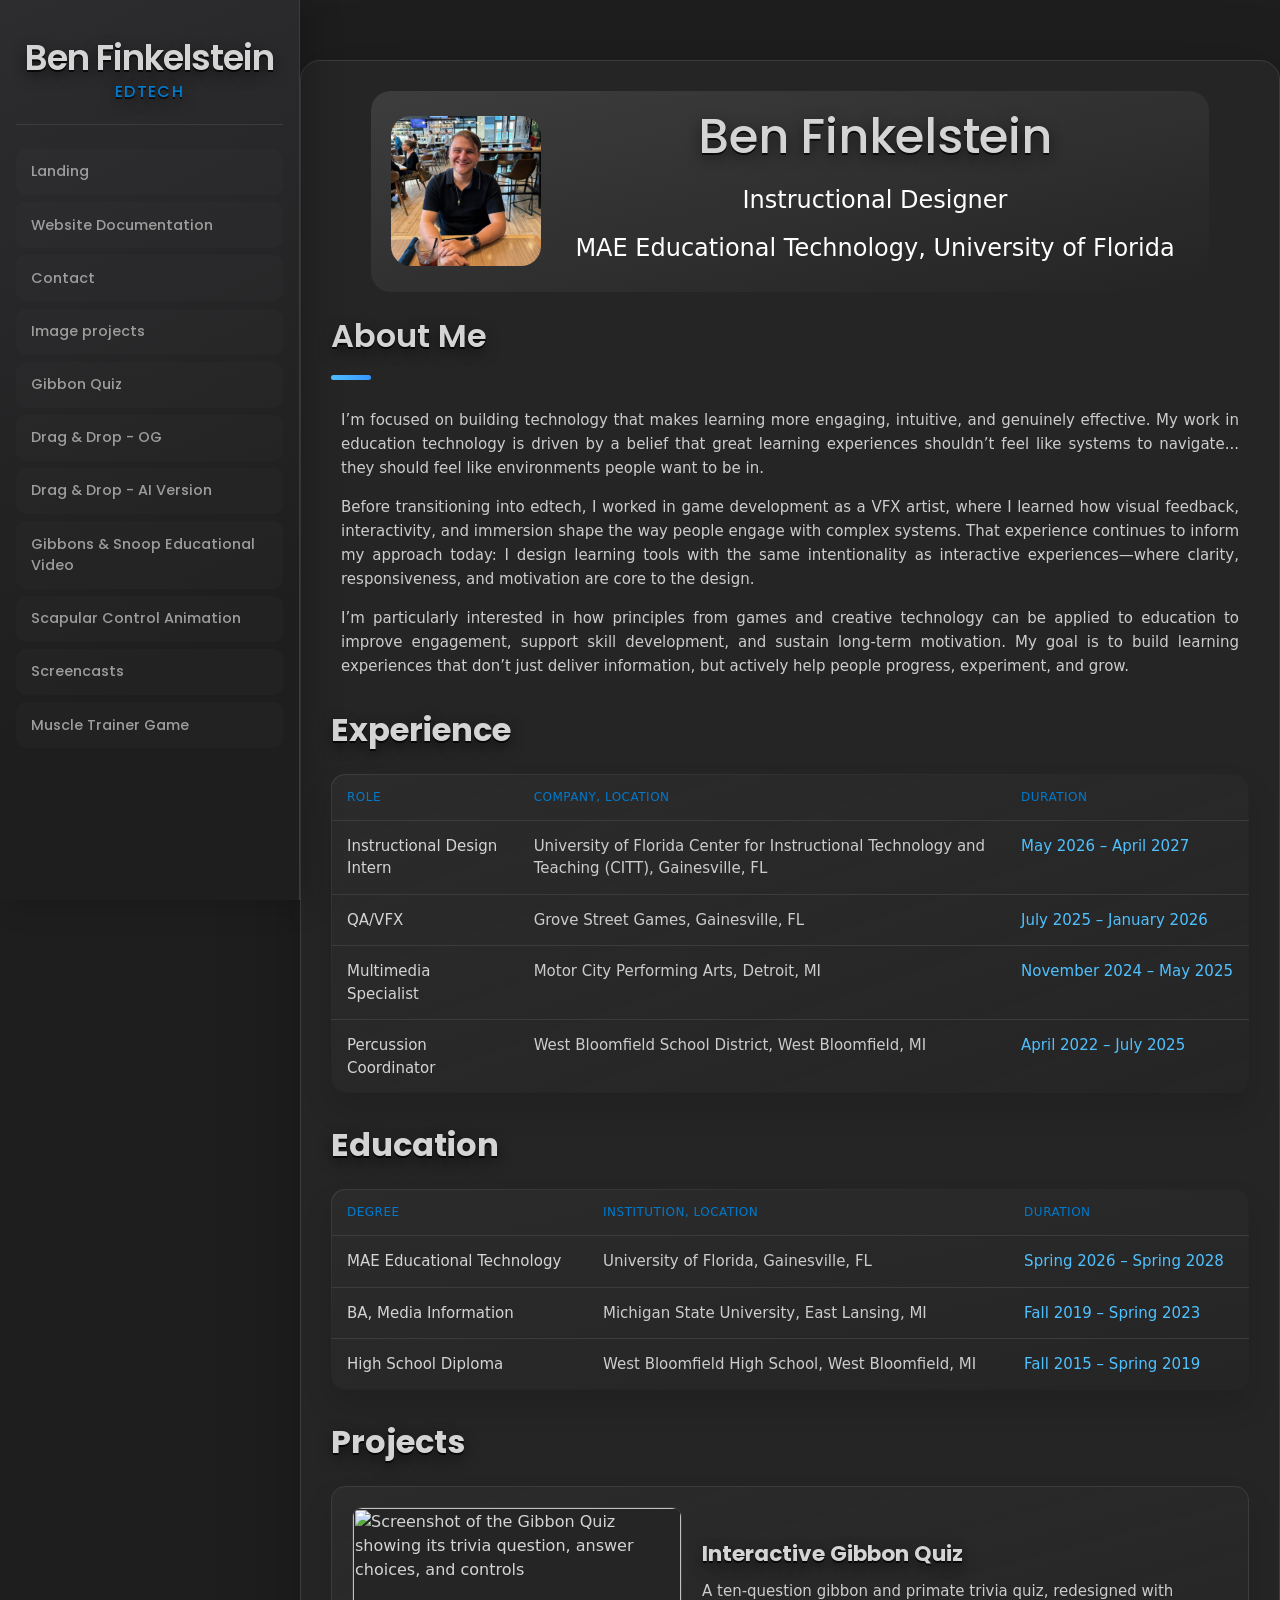
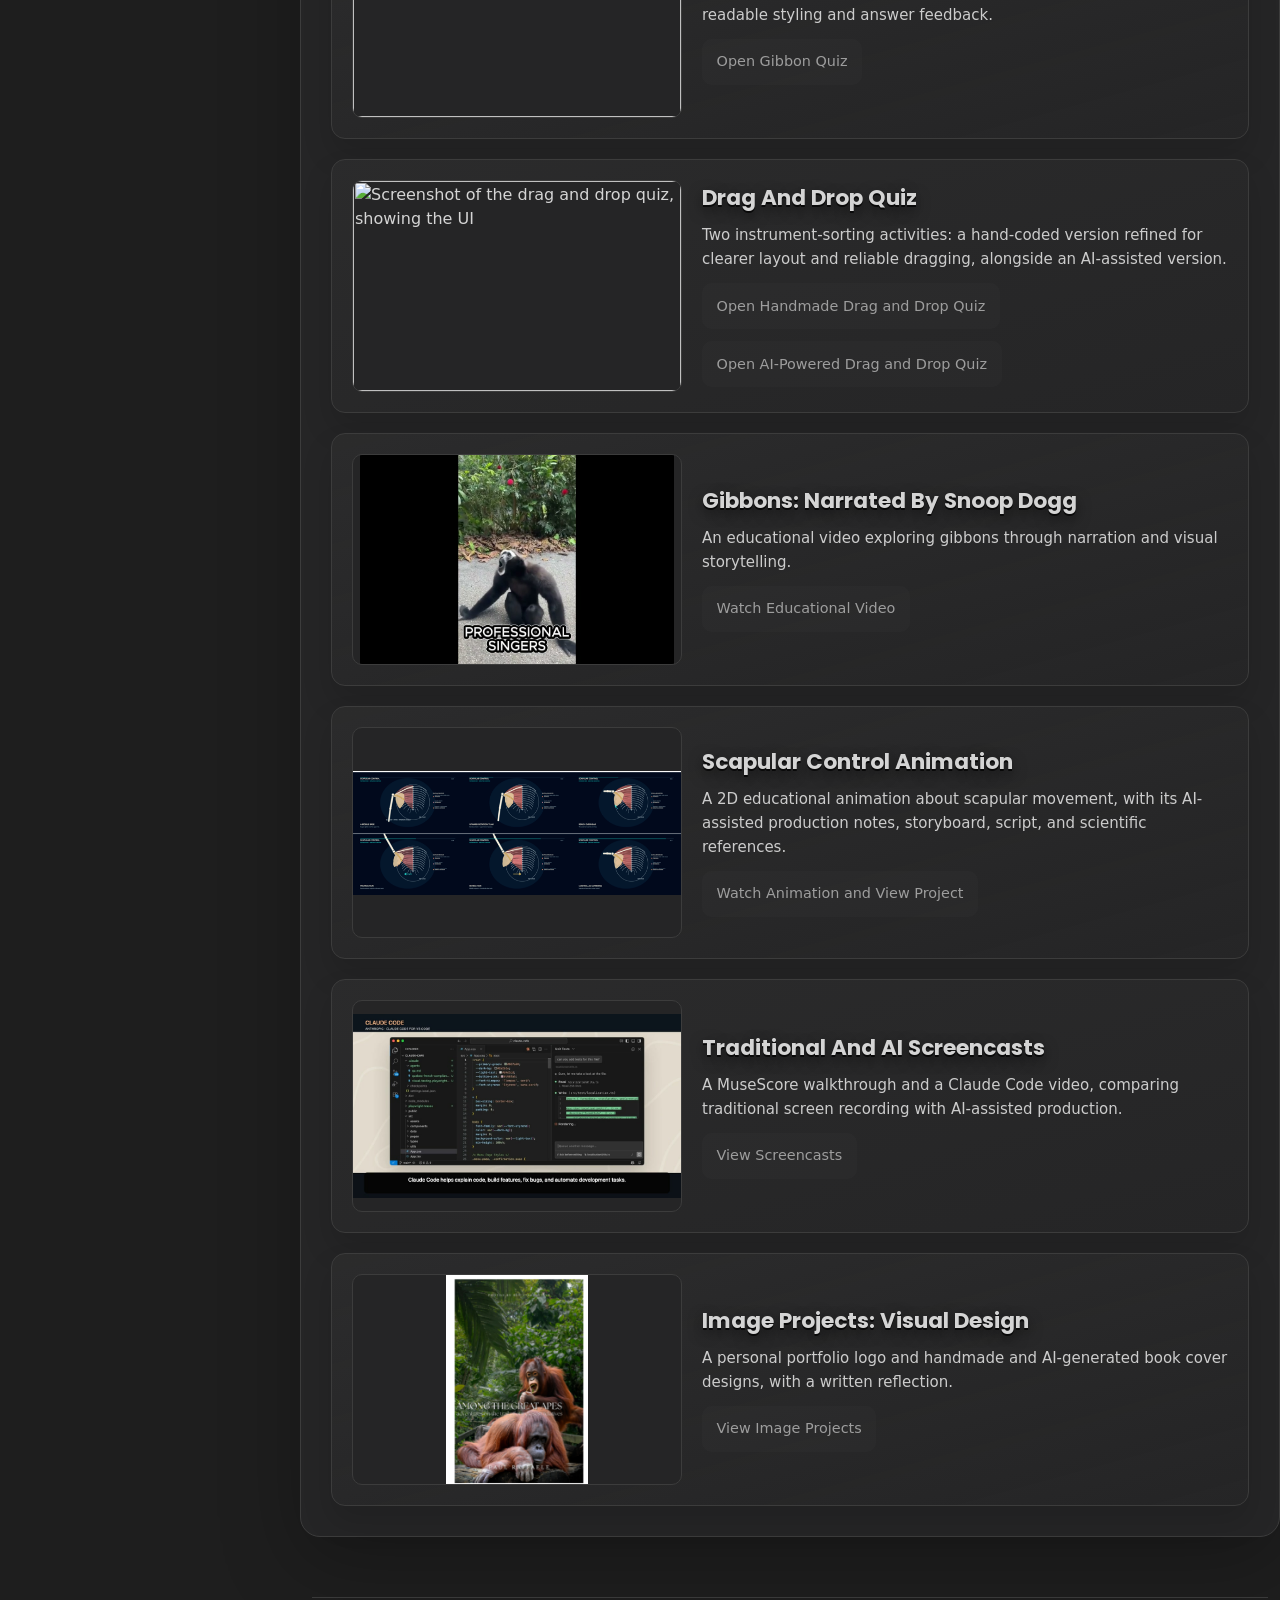
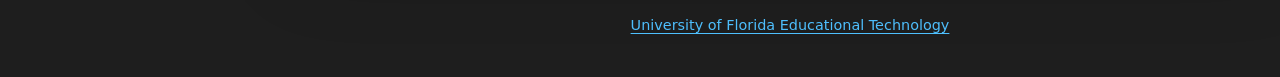
==== commit 98d9ad3f: "Add project overviews for interactive quizzes" ====
--- a/index.html
+++ b/index.html
@@ -136,7 +136,7 @@
 
                             <div class="project-content-box">
                                 <h4 class="h4 project-item-title">Interactive Gibbon Quiz</h4>
-                                <p class="project-item-text">An interactive multiple-choice quiz about gibbons.</p>
+                                <p class="project-item-text">A ten-question gibbon and primate trivia quiz, redesigned with readable styling and answer feedback.</p>
                                 <a class="project-link" href="gibbon-quiz/index.html">Open Gibbon Quiz</a>
                             </div>
                         </li>
@@ -149,10 +149,7 @@
 
                             <div class="project-content-box">
                                 <h4 class="h4 project-item-title">Drag and Drop Quiz</h4>
-                                <p class="project-item-text">An interactive drag and drop quiz for identifying musical
-                                    instruments.</p>
-                                <p class="project-item-text">This was created as a demonstration of GenAI assisted
-                                    development.</p>
+                                <p class="project-item-text">Two instrument-sorting activities: a hand-coded version refined for clearer layout and reliable dragging, alongside an AI-assisted version.</p>
                                 <a class="project-link" href="drag-drop/index.html">Open Handmade Drag and Drop Quiz</a>
                                 <a class="project-link" href="drag-ai/index.html">Open AI-Powered Drag and Drop Quiz</a>
                             </div>
--- a/style.css
+++ b/style.css
@@ -71,3 +71,28 @@
 
 .site-footer p { margin: 0; }
 .site-footer a { color: #4fc1ff; text-underline-offset: 3px; }
+
+.project-reflection {
+  width: min(900px, calc(100% - 24px));
+  margin: 32px auto;
+  padding: 24px;
+  color: #f4f3e8;
+  background: rgba(30, 30, 30, .92);
+  border: 1px solid #64735c;
+  border-radius: 12px;
+  font-size: 1rem;
+  line-height: 1.7;
+}
+
+.project-reflection h2 {
+  margin: 0 0 12px;
+  color: #c8e6a0;
+  font-size: 1.4rem;
+}
+
+.project-reflection p { margin: 0; }
+.project-reflection p + p { margin-top: 1rem; }
+
+@media (max-width: 600px) {
+  .project-reflection { padding: 16px; }
+}
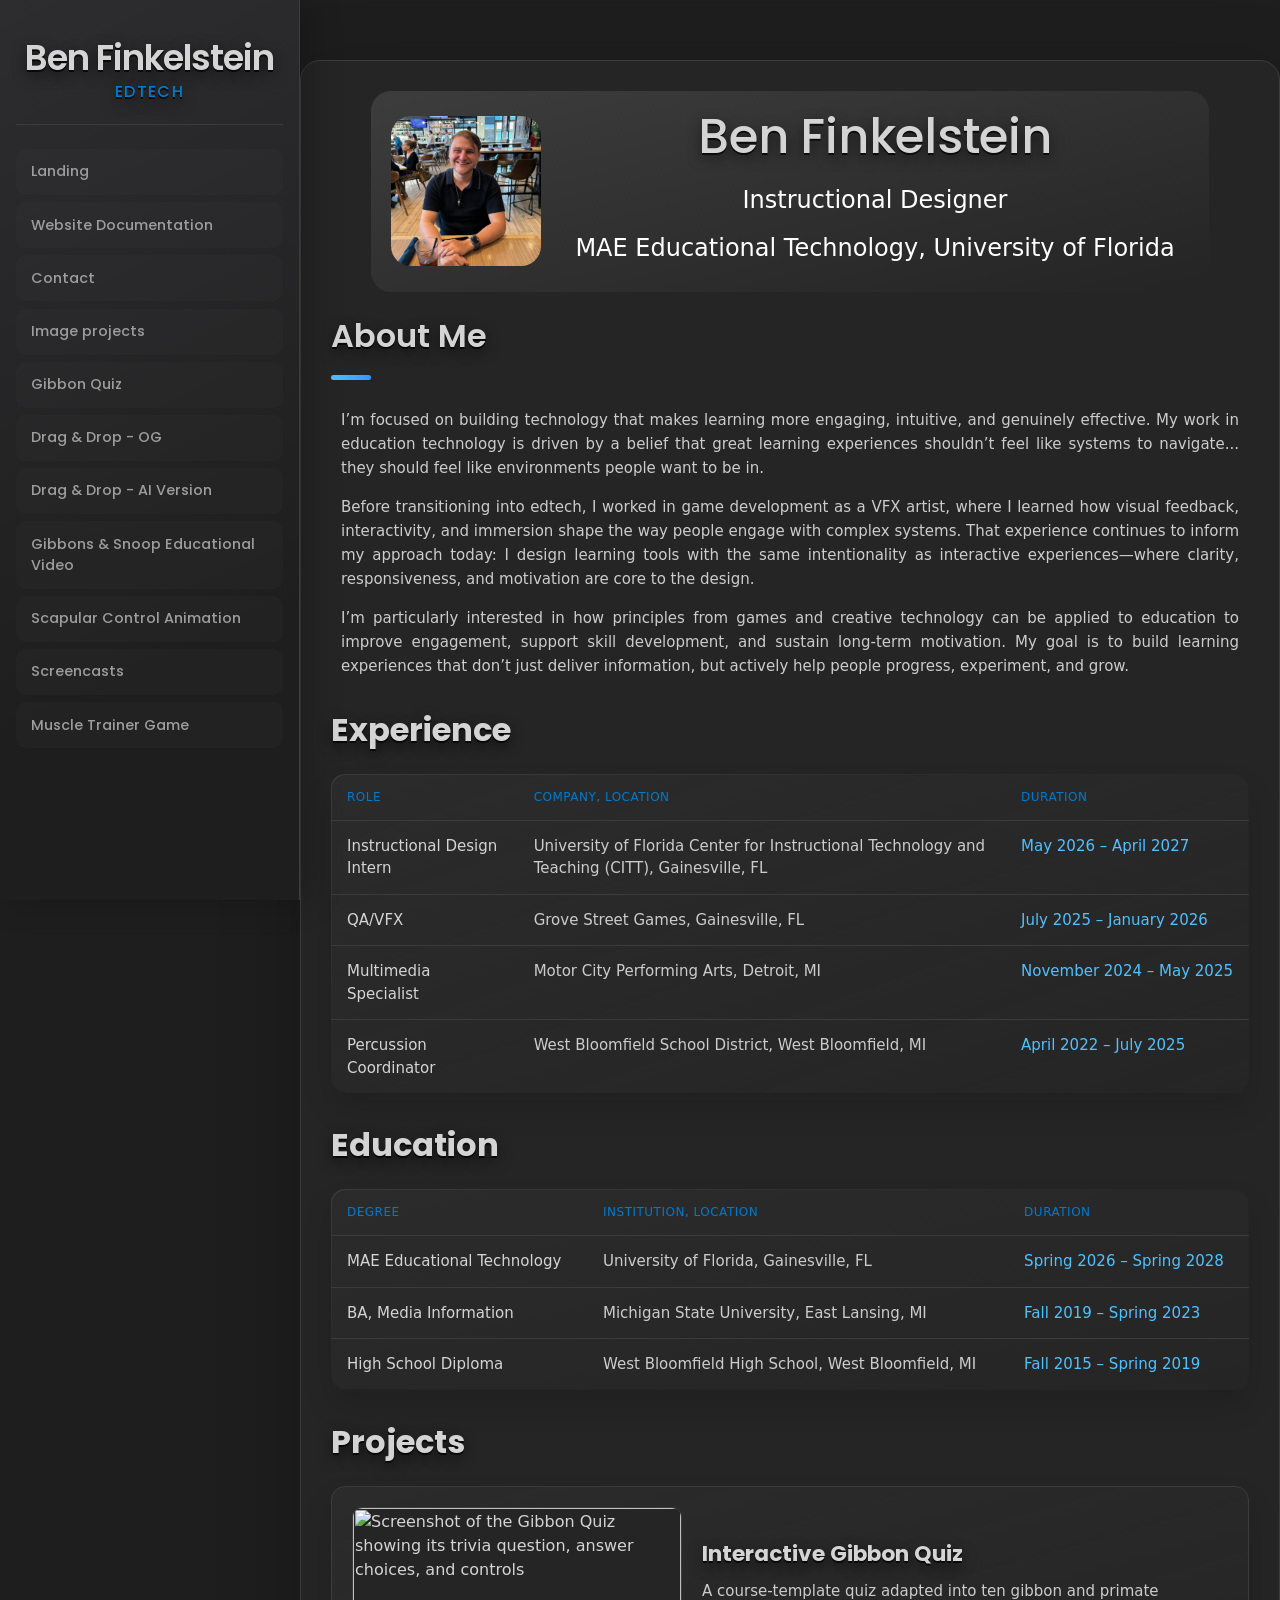
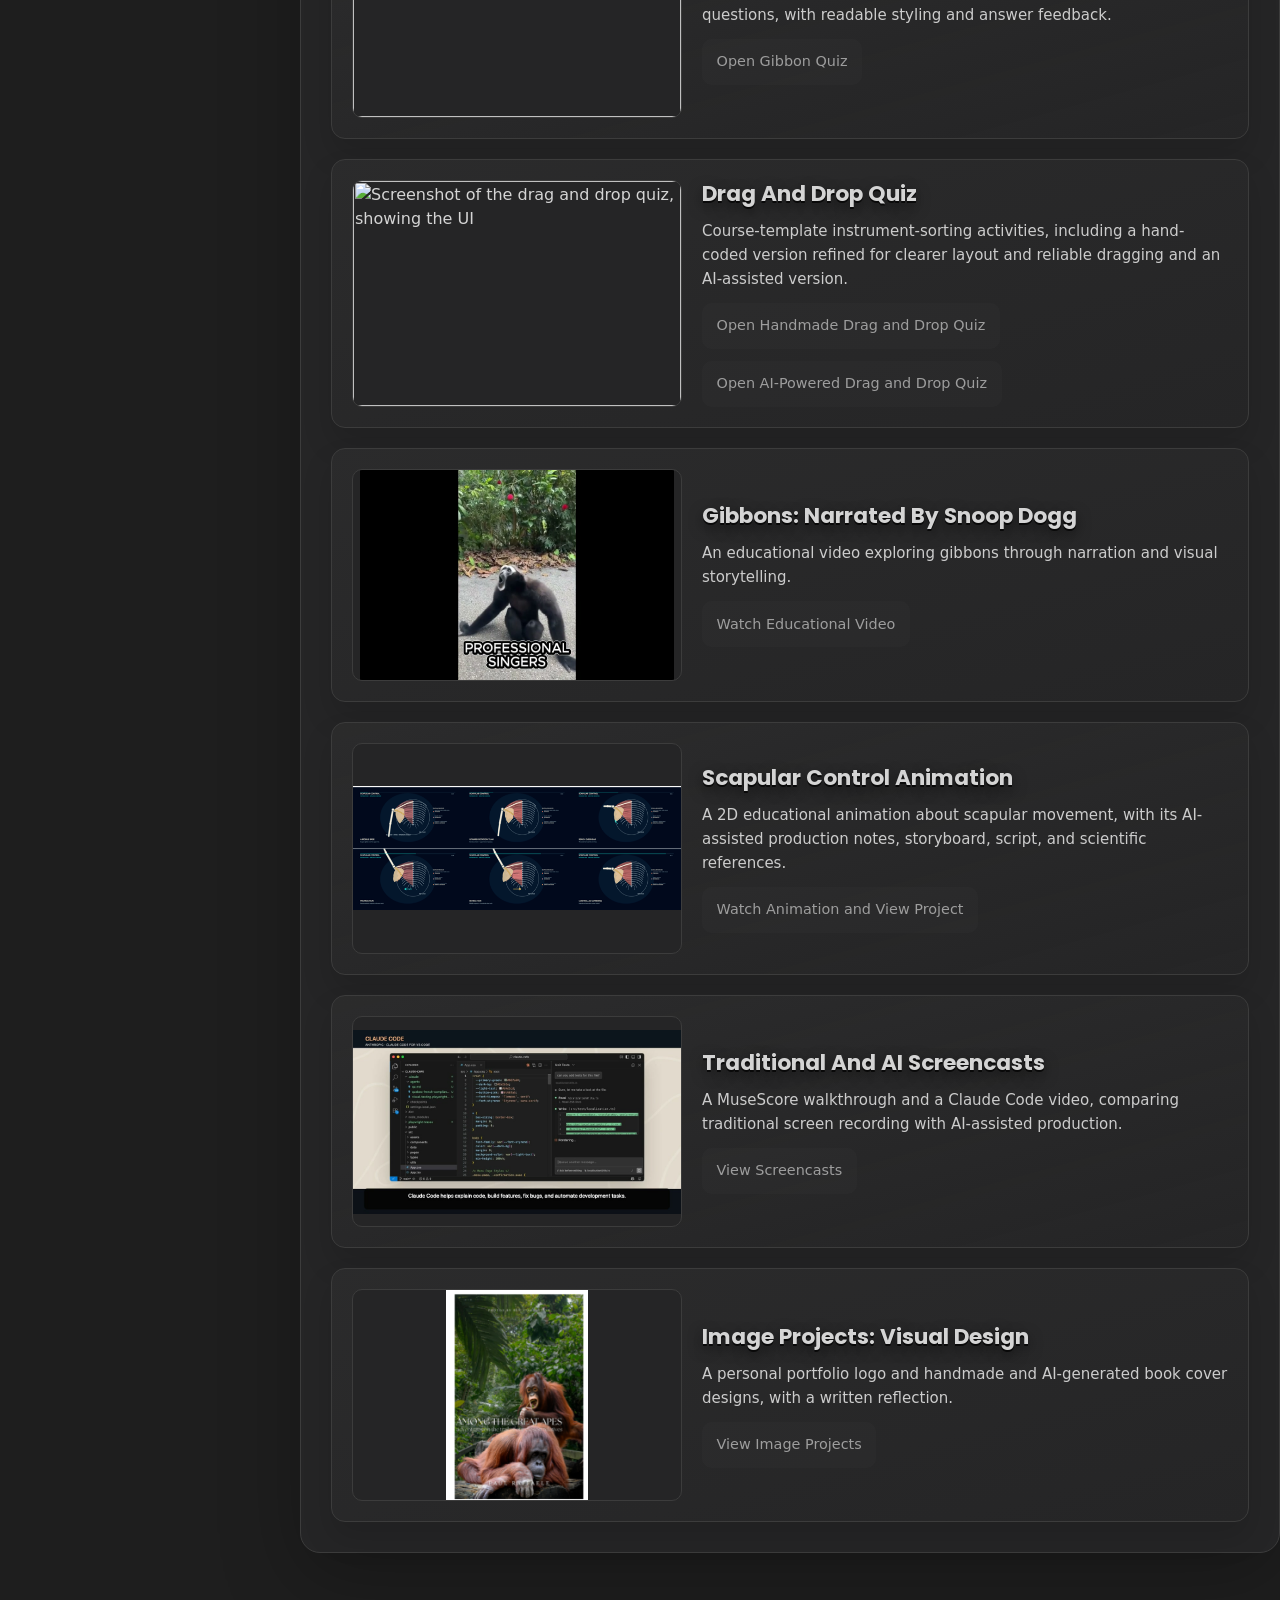
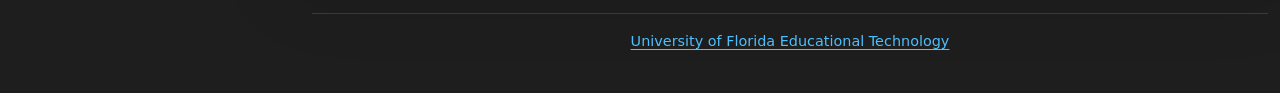
==== commit 652ecd10: "Clarify course templates in quiz pages" ====
--- a/index.html
+++ b/index.html
@@ -136,7 +136,7 @@
 
                             <div class="project-content-box">
                                 <h4 class="h4 project-item-title">Interactive Gibbon Quiz</h4>
-                                <p class="project-item-text">A ten-question gibbon and primate trivia quiz, redesigned with readable styling and answer feedback.</p>
+                                <p class="project-item-text">A course-template quiz adapted into ten gibbon and primate questions, with readable styling and answer feedback.</p>
                                 <a class="project-link" href="gibbon-quiz/index.html">Open Gibbon Quiz</a>
                             </div>
                         </li>
@@ -149,7 +149,7 @@
 
                             <div class="project-content-box">
                                 <h4 class="h4 project-item-title">Drag and Drop Quiz</h4>
-                                <p class="project-item-text">Two instrument-sorting activities: a hand-coded version refined for clearer layout and reliable dragging, alongside an AI-assisted version.</p>
+                                <p class="project-item-text">Course-template instrument-sorting activities, including a hand-coded version refined for clearer layout and reliable dragging and an AI-assisted version.</p>
                                 <a class="project-link" href="drag-drop/index.html">Open Handmade Drag and Drop Quiz</a>
                                 <a class="project-link" href="drag-ai/index.html">Open AI-Powered Drag and Drop Quiz</a>
                             </div>
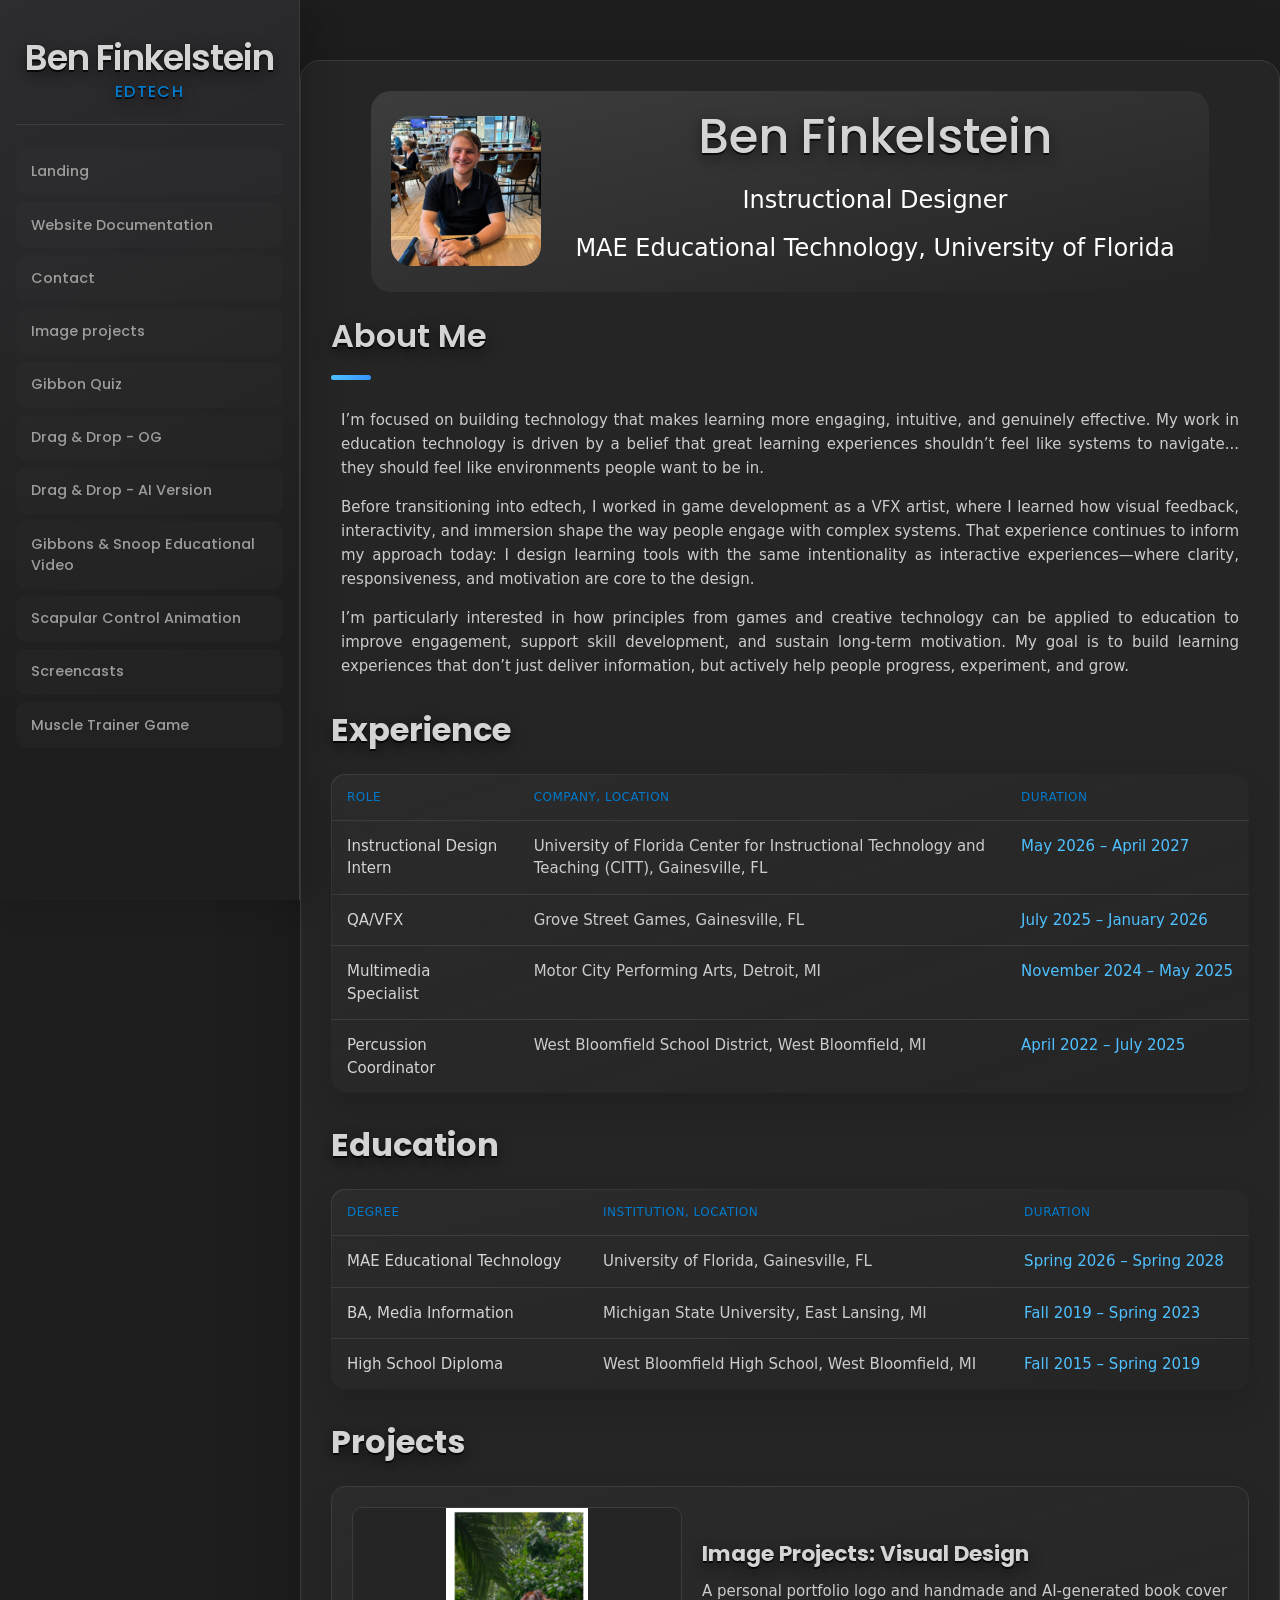
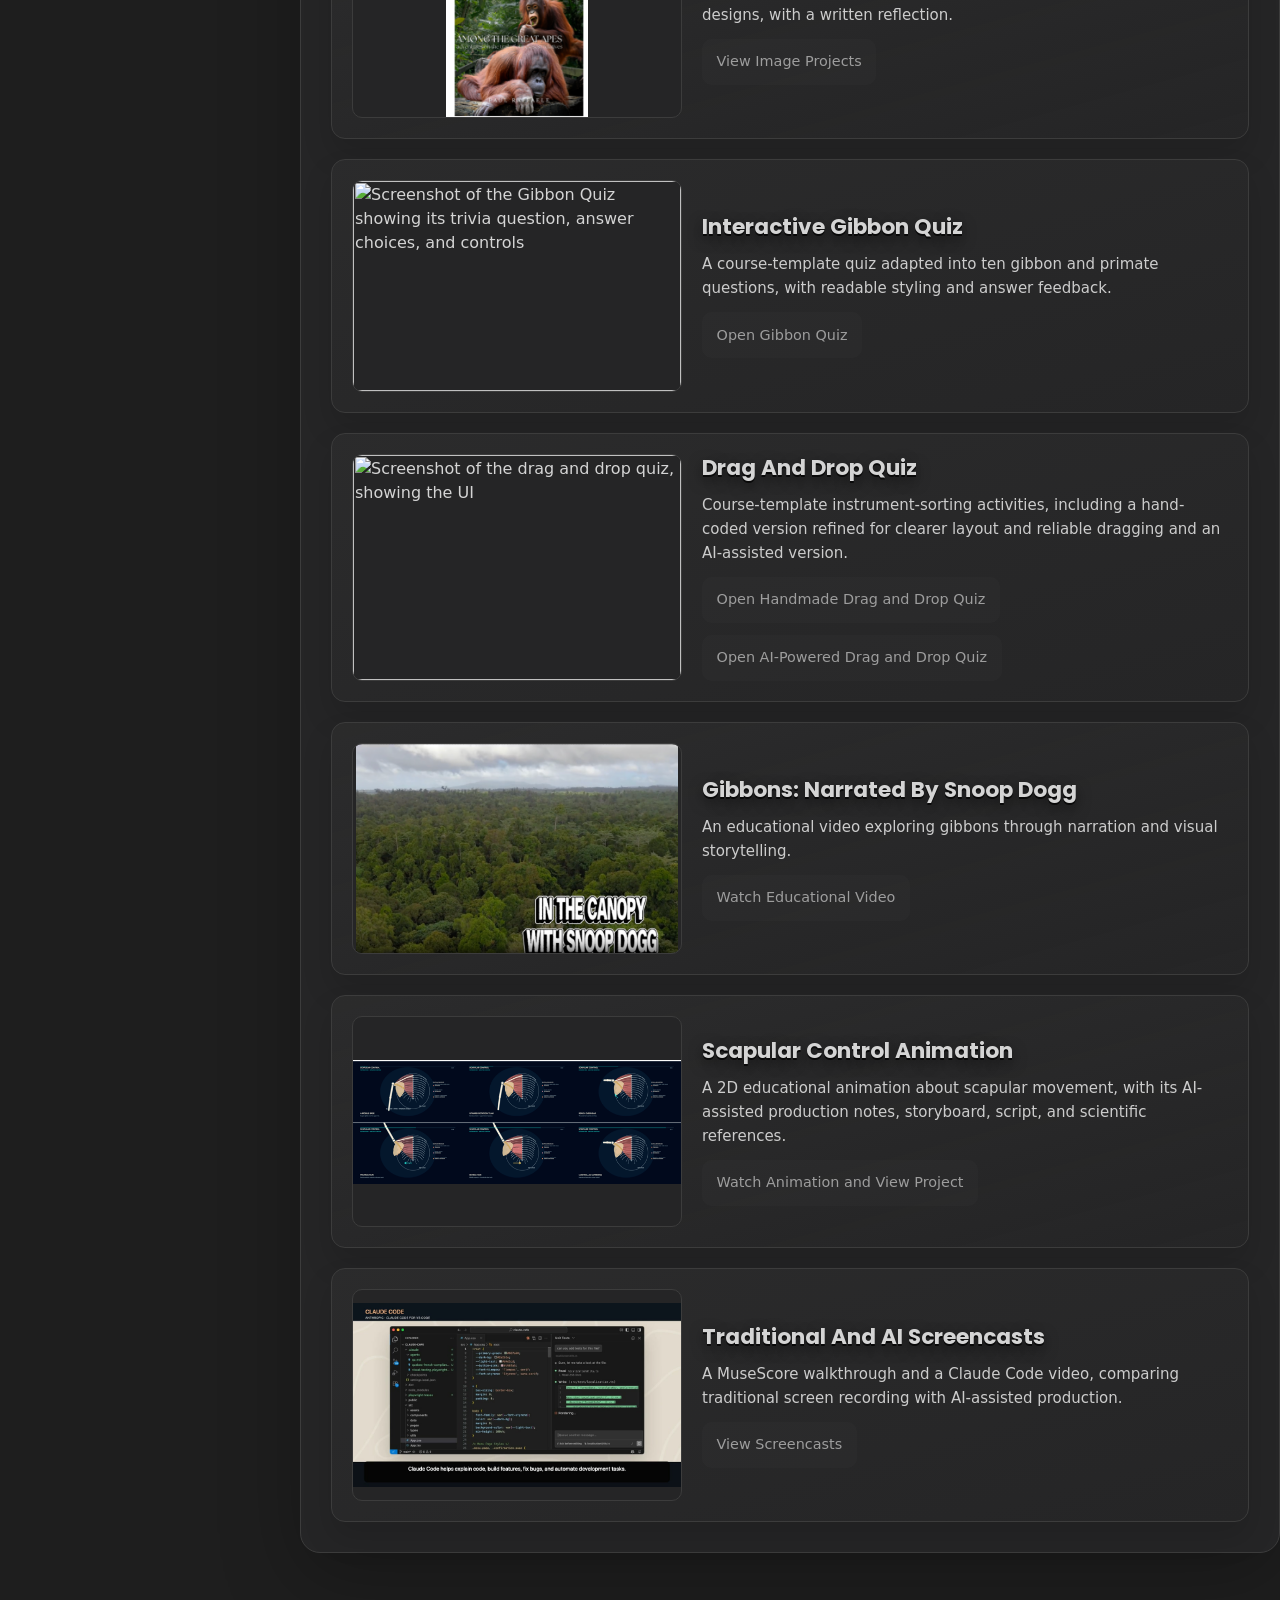
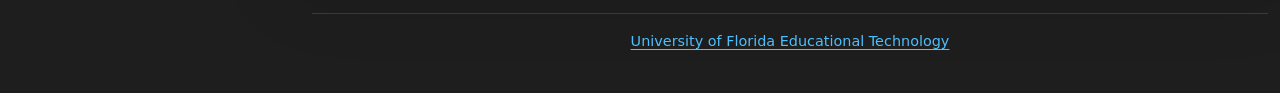
==== commit 609d74b4: "Reorder projects and update gibbons thumbnail" ====
--- a/index.html
+++ b/index.html
@@ -130,6 +130,19 @@
                         <!-- Copy this complete list item and update its preview, title, summary, and link for each project. -->
                         <li class="project-item">
                             <div class="project-icon-box">
+                                <img src="eme6208-project-1/handmade-orangutan-cover.png"
+                                    alt="Handmade Among the Great Apes orangutan book cover">
+                            </div>
+
+                            <div class="project-content-box">
+                                <h4 class="h4 project-item-title">Image Projects: Visual Design</h4>
+                                <p class="project-item-text">A personal portfolio logo and handmade and AI-generated book cover designs, with a written reflection.</p>
+                                <a class="project-link" href="eme6208-project-1/index.html">View Image Projects</a>
+                            </div>
+                        </li>
+
+                        <li class="project-item">
+                            <div class="project-icon-box">
                                 <img src="gibbon-quiz/quiz-page-screenshot.png"
                                     alt="Screenshot of the Gibbon Quiz showing its trivia question, answer choices, and controls">
                             </div>
@@ -157,8 +170,8 @@
 
                         <li class="project-item">
                             <div class="project-icon-box">
-                                <img src="gibbons-and-snoop/thumbnail.jpg"
-                                    alt="Gibbon on screen during the educational video, with its narration caption">
+                                <img src="gibbons-and-snoop/homepage-thumbnail.png"
+                                    alt="Rainforest canopy behind the title In the Canopy with Snoop Dogg">
                             </div>
 
                             <div class="project-content-box">
@@ -191,19 +204,6 @@
                                 <h4 class="h4 project-item-title">Traditional and AI Screencasts</h4>
                                 <p class="project-item-text">A MuseScore walkthrough and a Claude Code video, comparing traditional screen recording with AI-assisted production.</p>
                                 <a class="project-link" href="screencasts/">View Screencasts</a>
-                            </div>
-                        </li>
-
-                        <li class="project-item">
-                            <div class="project-icon-box">
-                                <img src="eme6208-project-1/handmade-orangutan-cover.png"
-                                    alt="Handmade Among the Great Apes orangutan book cover">
-                            </div>
-
-                            <div class="project-content-box">
-                                <h4 class="h4 project-item-title">Image Projects: Visual Design</h4>
-                                <p class="project-item-text">A personal portfolio logo and handmade and AI-generated book cover designs, with a written reflection.</p>
-                                <a class="project-link" href="eme6208-project-1/index.html">View Image Projects</a>
                             </div>
                         </li>
 
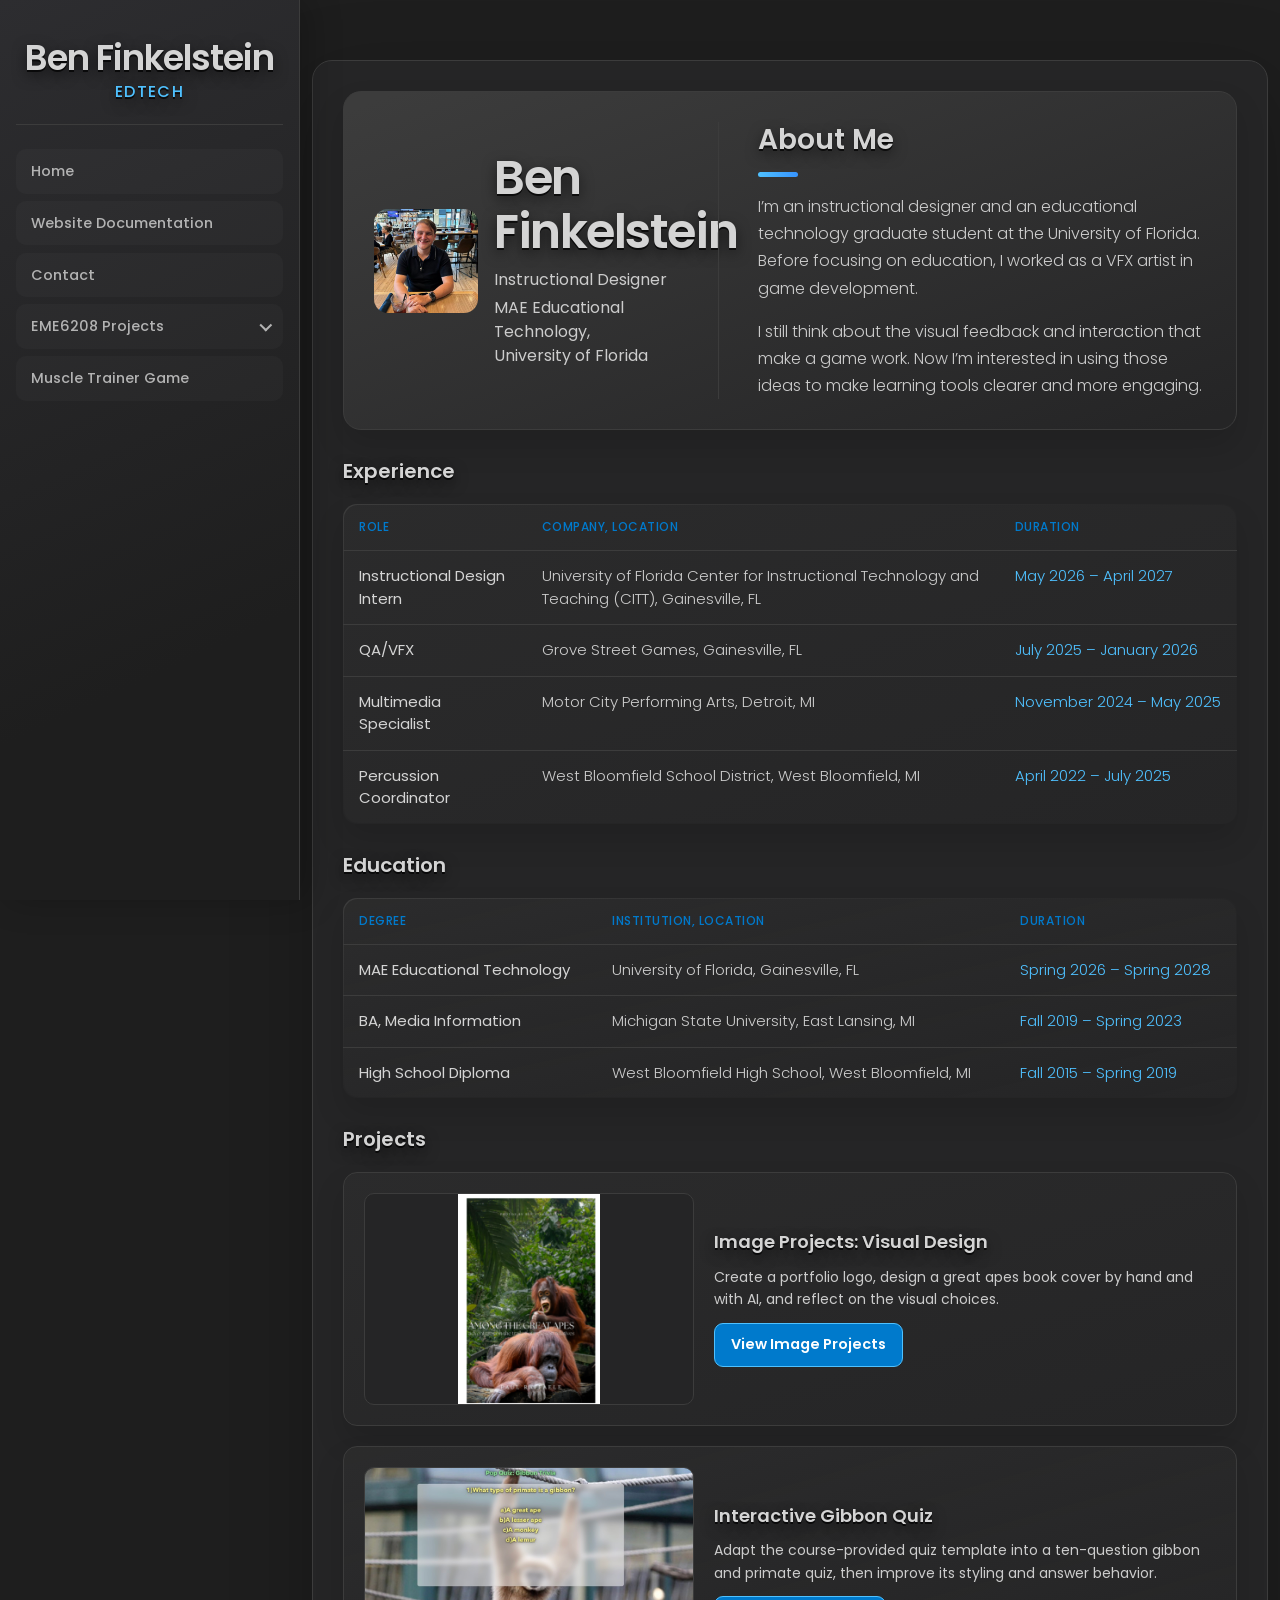
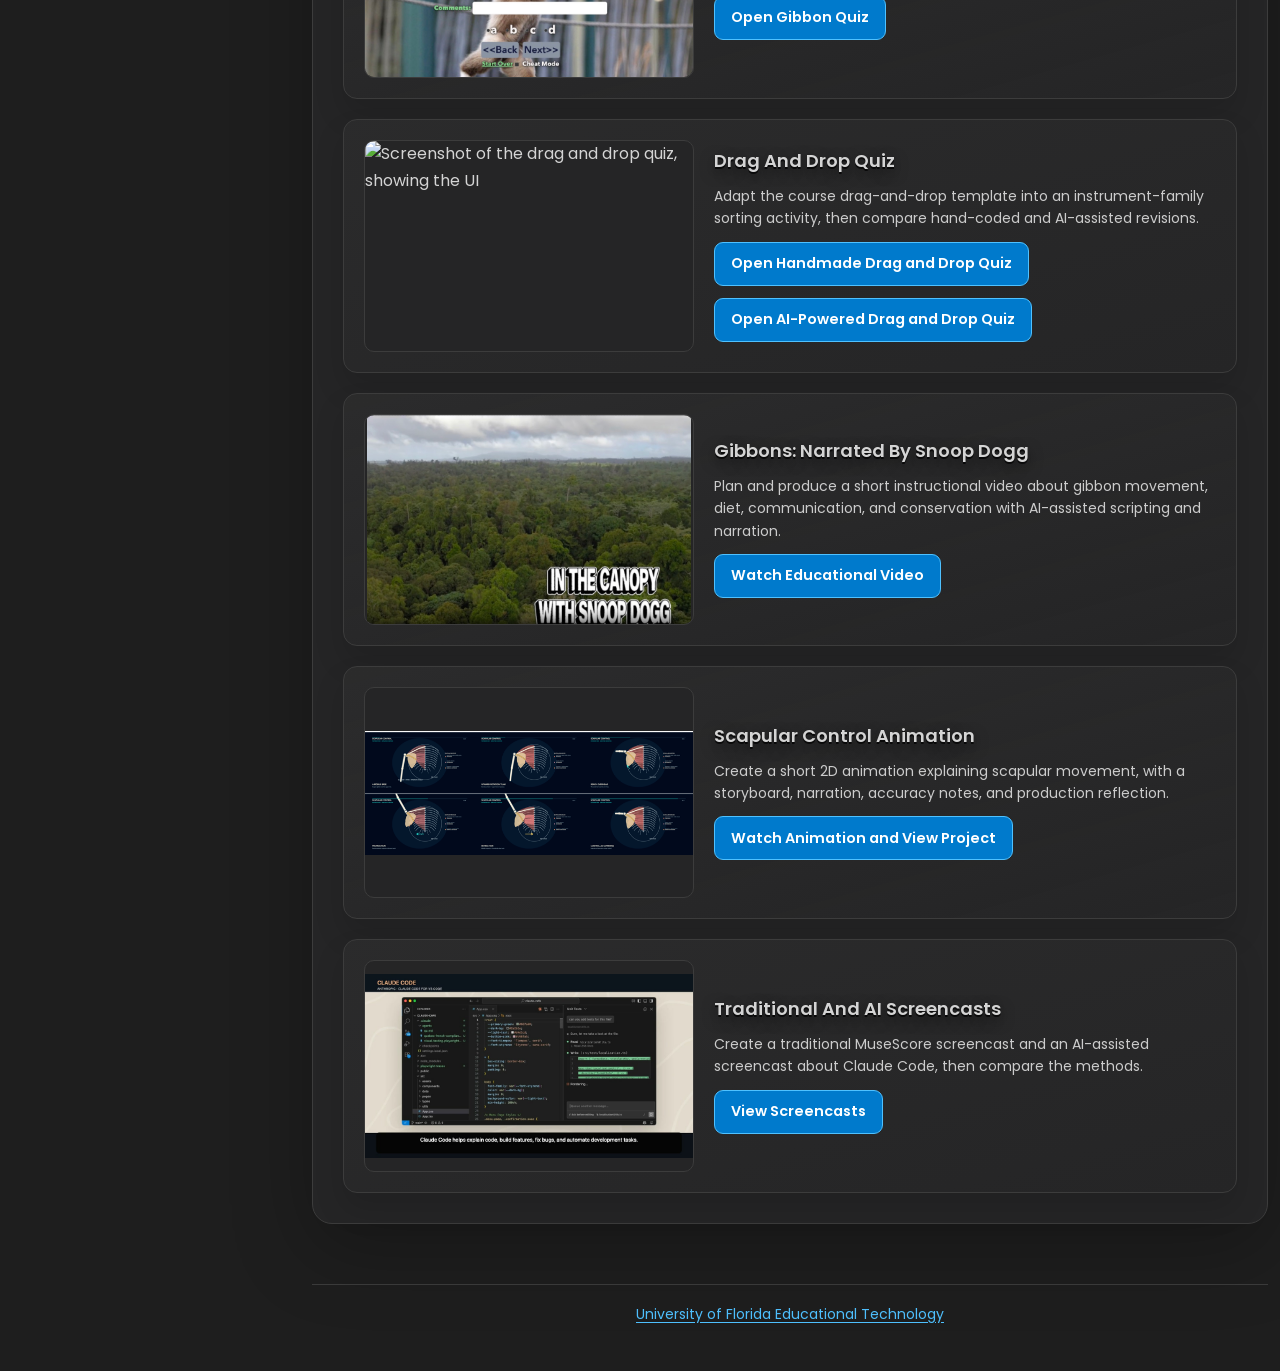
==== commit 4c8786be: "Polish portfolio layout and navigation" ====
--- a/index.html
+++ b/index.html
@@ -1,218 +1,211 @@
-<head>
+<!doctype html>
+<html lang="en">
+  <head>
     <meta charset="UTF-8">
     <meta name="viewport" content="width=device-width, initial-scale=1.0">
     <title>Ben Finkelstein | Educational Technology Portfolio</title>
     <link rel="stylesheet" href="style.css">
     <link rel="stylesheet" href="landing.css">
-     <link rel="icon" type="image/x-icon" href="Logo5.png">
+    <link rel="icon" type="image/x-icon" href="Logo5.png">
     <script src="Sidebar.JS" defer></script>
     <meta http-equiv="Content-Security-Policy" content="upgrade-insecure-requests">
-</head>
-
-<body>
+  </head>
+
+  <body>
     <main>
-        <div class="main-content">
-            <article class="about active" data-page="about">
-                <header>
-                    <figure class="avatar-box">
-                        <img src="1771727992411.jpeg" alt="avatar" width="80">
-                        <div class="info-content">
-                            <h1 class="name" title="Ben Finkelstein">Ben Finkelstein</h1>
-                            <p class="title">Instructional Designer</p>
-                            <p class="title">MAE Educational Technology, University of Florida</p>
-                        </div>
-                    </figure>
-
-
-                    <h2 class="h2 article-title">About me</h2>
-                </header>
-
-                <section class="about-text">
-                    <p>I’m focused on building technology that makes learning more engaging, intuitive, and genuinely
-                        effective. My work in education technology is driven by a belief that great learning experiences
-                        shouldn’t feel like systems to navigate... they should feel like environments people want to be
-                        in.</p>
-                    <p>
-                        Before transitioning into edtech, I worked in game development as a VFX artist, where I learned
-                        how visual feedback, interactivity, and immersion shape the way people engage with complex
-                        systems. That experience continues to inform my approach today: I design learning tools with the
-                        same intentionality as interactive experiences—where clarity, responsiveness, and motivation are
-                        core to the design.</p>
-                    <p>
-                        I’m particularly interested in how principles from games and creative technology can be applied
-                        to education to improve engagement, support skill development, and sustain long-term motivation.
-                        My goal is to build learning experiences that don’t just deliver information, but actively help
-                        people progress, experiment, and grow.</p>
-                </section>
-
-
-                <section class="experience">
-                    <h3 class="h3 experience-title">Experience</h3>
-
-                    <div class="table-wrapper has-scrollbar">
-                        <table class="resume-table">
-                            <thead>
-                                <tr>
-                                    <th scope="col">Role</th>
-                                    <th scope="col">Company, Location</th>
-                                    <th scope="col">Duration</th>
-                                </tr>
-                            </thead>
-                            <tbody>
-                                <tr>
-                                    <td data-label="Role">Instructional Design Intern</td>
-                                    <td data-label="Company, Location">University of Florida Center for Instructional
-                                        Technology and Teaching (CITT), Gainesville, FL</td>
-                                    <td data-label="Duration">May 2026 &ndash; April 2027</td>
-                                </tr>
-                                <tr>
-                                    <td data-label="Role">QA/VFX</td>
-                                    <td data-label="Company, Location">Grove Street Games, Gainesville, FL</td>
-                                    <td data-label="Duration">July 2025 &ndash; January 2026</td>
-                                </tr>
-                                <tr>
-                                    <td data-label="Role">Multimedia Specialist</td>
-                                    <td data-label="Company, Location">Motor City Performing Arts, Detroit, MI</td>
-                                    <td data-label="Duration">November 2024 &ndash; May 2025</td>
-                                </tr>
-                                <tr>
-                                    <td data-label="Role">Percussion Coordinator</td>
-                                    <td data-label="Company, Location">West Bloomfield School District, West Bloomfield,
-                                        MI</td>
-                                    <td data-label="Duration">April 2022 &ndash; July 2025</td>
-                                </tr>
-                            </tbody>
-                        </table>
-                    </div>
-
-
-                </section>
-
-                <section class="education">
-                    <h3 class="h3 experience-title">Education</h3>
-
-                    <div class="table-wrapper has-scrollbar">
-                        <table class="resume-table">
-                            <thead>
-                                <tr>
-                                    <th scope="col">Degree</th>
-                                    <th scope="col">Institution, Location</th>
-                                    <th scope="col">Duration</th>
-                                </tr>
-                            </thead>
-                            <tbody>
-                                <tr>
-                                    <td data-label="Role">MAE Educational Technology</td>
-                                    <td data-label="Company, Location">University of Florida, Gainesville, FL</td>
-                                    <td data-label="Duration">Spring 2026 &ndash; Spring 2028</td>
-                                </tr>
-                                <tr>
-                                    <td data-label="Role">BA, Media Information</td>
-                                    <td data-label="Company, Location">Michigan State University, East Lansing, MI</td>
-                                    <td data-label="Duration">Fall 2019 &ndash; Spring 2023</td>
-                                </tr>
-                                <tr>
-                                    <td data-label="Role">High School Diploma</td>
-                                    <td data-label="Company, Location">West Bloomfield High School, West Bloomfield, MI
-                                    </td>
-                                    <td data-label="Duration">Fall 2015 &ndash; Spring 2019</td>
-                                </tr>
-                            </tbody>
-                        </table>
-                    </div>
-                </section>
-
-
-                <section class="projects">
-                    <h3 class="h3 projects-title">Projects</h3>
-
-                    <ul class="project-list">
-                        <!-- Copy this complete list item and update its preview, title, summary, and link for each project. -->
-                        <li class="project-item">
-                            <div class="project-icon-box">
-                                <img src="eme6208-project-1/handmade-orangutan-cover.png"
-                                    alt="Handmade Among the Great Apes orangutan book cover">
-                            </div>
-
-                            <div class="project-content-box">
-                                <h4 class="h4 project-item-title">Image Projects: Visual Design</h4>
-                                <p class="project-item-text">A personal portfolio logo and handmade and AI-generated book cover designs, with a written reflection.</p>
-                                <a class="project-link" href="eme6208-project-1/index.html">View Image Projects</a>
-                            </div>
-                        </li>
-
-                        <li class="project-item">
-                            <div class="project-icon-box">
-                                <img src="gibbon-quiz/quiz-page-screenshot.png"
-                                    alt="Screenshot of the Gibbon Quiz showing its trivia question, answer choices, and controls">
-                            </div>
-
-                            <div class="project-content-box">
-                                <h4 class="h4 project-item-title">Interactive Gibbon Quiz</h4>
-                                <p class="project-item-text">A course-template quiz adapted into ten gibbon and primate questions, with readable styling and answer feedback.</p>
-                                <a class="project-link" href="gibbon-quiz/index.html">Open Gibbon Quiz</a>
-                            </div>
-                        </li>
-
-                        <li class="project-item">
-                            <div class="project-icon-box">
-                                <img src="drag-drop/image.png"
-                                    alt="Screenshot of the drag and drop quiz, showing the UI">
-                            </div>
-
-                            <div class="project-content-box">
-                                <h4 class="h4 project-item-title">Drag and Drop Quiz</h4>
-                                <p class="project-item-text">Course-template instrument-sorting activities, including a hand-coded version refined for clearer layout and reliable dragging and an AI-assisted version.</p>
-                                <a class="project-link" href="drag-drop/index.html">Open Handmade Drag and Drop Quiz</a>
-                                <a class="project-link" href="drag-ai/index.html">Open AI-Powered Drag and Drop Quiz</a>
-                            </div>
-                        </li>
-
-                        <li class="project-item">
-                            <div class="project-icon-box">
-                                <img src="gibbons-and-snoop/homepage-thumbnail.png"
-                                    alt="Rainforest canopy behind the title In the Canopy with Snoop Dogg">
-                            </div>
-
-                            <div class="project-content-box">
-                                <h4 class="h4 project-item-title">Gibbons: Narrated by Snoop Dogg</h4>
-                                <p class="project-item-text">An educational video exploring gibbons through narration and visual storytelling.</p>
-                                <a class="project-link" href="gibbons-and-snoop/index.html">Watch Educational Video</a>
-                            </div>
-                        </li>
-
-                         <li class="project-item">
-                            <div class="project-icon-box">
-                                <img src="scapular-control/storyboard.png"
-                                    alt="Six-frame storyboard preview of scapular movement for the Scapular Control animation">
-                            </div>
-
-                            <div class="project-content-box">
-                                <h4 class="h4 project-item-title">Scapular Control Animation</h4>
-                                <p class="project-item-text">A 2D educational animation about scapular movement, with its AI-assisted production notes, storyboard, script, and scientific references.</p>
-                                <a class="project-link" href="scapular-control/index.html">Watch Animation and View Project</a>
-                            </div>
-                        </li>
-
-                         <li class="project-item">
-                            <div class="project-icon-box">
-                                <img src="screencasts/thumbnail.jpg"
-                                    alt="Claude Code shown in a Visual Studio Code interface during the screencast">
-                            </div>
-
-                            <div class="project-content-box">
-                                <h4 class="h4 project-item-title">Traditional and AI Screencasts</h4>
-                                <p class="project-item-text">A MuseScore walkthrough and a Claude Code video, comparing traditional screen recording with AI-assisted production.</p>
-                                <a class="project-link" href="screencasts/">View Screencasts</a>
-                            </div>
-                        </li>
-
-                    </ul>
-                </section>
-            </article>
-        </div>
+      <div class="main-content">
+        <article class="about active" data-page="about">
+          <header class="profile-hero">
+            <div class="profile-identity">
+              <figure class="avatar-box">
+                <img src="1771727992411.jpeg" alt="avatar" width="80">
+                <div class="info-content">
+                  <h1 class="name" title="Ben Finkelstein">Ben Finkelstein</h1>
+                  <p class="title">Instructional Designer</p>
+                  <p class="title">MAE Educational Technology, University of Florida</p>
+                </div>
+              </figure>
+            </div>
+
+            <section class="about-copy" aria-labelledby="about-title">
+              <h2 class="h2 article-title" id="about-title">About me</h2>
+              <div class="about-text">
+                <p>I’m an instructional designer and an educational technology graduate student at the University of
+                  Florida. Before focusing on education, I worked as a VFX artist in game development.</p>
+                <p>I still think about the visual feedback and interaction that make a game work. Now I’m interested
+                  in using those ideas to make learning tools clearer and more engaging.</p>
+              </div>
+            </section>
+          </header>
+
+
+          <section class="experience">
+            <h3 class="h3 experience-title">Experience</h3>
+
+            <div class="table-wrapper has-scrollbar">
+              <table class="resume-table">
+                <thead>
+                  <tr>
+                    <th scope="col">Role</th>
+                    <th scope="col">Company, Location</th>
+                    <th scope="col">Duration</th>
+                  </tr>
+                </thead>
+                <tbody>
+                  <tr>
+                    <td data-label="Role">Instructional Design Intern</td>
+                    <td data-label="Company, Location">University of Florida Center for Instructional
+                    Technology and Teaching (CITT), Gainesville, FL</td>
+                    <td data-label="Duration">May 2026 &ndash; April 2027</td>
+                  </tr>
+                  <tr>
+                    <td data-label="Role">QA/VFX</td>
+                    <td data-label="Company, Location">Grove Street Games, Gainesville, FL</td>
+                    <td data-label="Duration">July 2025 &ndash; January 2026</td>
+                  </tr>
+                  <tr>
+                    <td data-label="Role">Multimedia Specialist</td>
+                    <td data-label="Company, Location">Motor City Performing Arts, Detroit, MI</td>
+                    <td data-label="Duration">November 2024 &ndash; May 2025</td>
+                  </tr>
+                  <tr>
+                    <td data-label="Role">Percussion Coordinator</td>
+                    <td data-label="Company, Location">West Bloomfield School District, West Bloomfield,
+                    MI</td>
+                    <td data-label="Duration">April 2022 &ndash; July 2025</td>
+                  </tr>
+                </tbody>
+              </table>
+            </div>
+
+
+          </section>
+
+          <section class="education">
+            <h3 class="h3 experience-title">Education</h3>
+
+            <div class="table-wrapper has-scrollbar">
+              <table class="resume-table">
+                <thead>
+                  <tr>
+                    <th scope="col">Degree</th>
+                    <th scope="col">Institution, Location</th>
+                    <th scope="col">Duration</th>
+                  </tr>
+                </thead>
+                <tbody>
+                  <tr>
+                    <td data-label="Role">MAE Educational Technology</td>
+                    <td data-label="Company, Location">University of Florida, Gainesville, FL</td>
+                    <td data-label="Duration">Spring 2026 &ndash; Spring 2028</td>
+                  </tr>
+                  <tr>
+                    <td data-label="Role">BA, Media Information</td>
+                    <td data-label="Company, Location">Michigan State University, East Lansing, MI</td>
+                    <td data-label="Duration">Fall 2019 &ndash; Spring 2023</td>
+                  </tr>
+                  <tr>
+                    <td data-label="Role">High School Diploma</td>
+                    <td data-label="Company, Location">West Bloomfield High School, West Bloomfield, MI
+                    </td>
+                    <td data-label="Duration">Fall 2015 &ndash; Spring 2019</td>
+                  </tr>
+                </tbody>
+              </table>
+            </div>
+          </section>
+
+
+          <section class="projects">
+            <h3 class="h3 projects-title">Projects</h3>
+
+            <ul class="project-list">
+              <!-- Copy this complete list item and update its preview, title, summary, and link for each project. -->
+              <li class="project-item">
+                <div class="project-icon-box">
+                  <img src="eme6208-project-1/handmade-orangutan-cover.png"
+                  alt="Handmade Among the Great Apes orangutan book cover" loading="lazy" decoding="async">
+                </div>
+
+                <div class="project-content-box">
+                  <h4 class="h4 project-item-title">Image Projects: Visual Design</h4>
+                  <p class="project-item-text">Create a portfolio logo, design a great apes book cover by hand and with AI, and reflect on the visual choices.</p>
+                  <a class="project-link" href="eme6208-project-1/index.html">View Image Projects</a>
+                </div>
+              </li>
+
+              <li class="project-item">
+                <div class="project-icon-box">
+                  <img src="gibbon-quiz/homepage-thumbnail.jpg"
+                  alt="Screenshot of the Gibbon Quiz showing its trivia question, answer choices, and controls" loading="lazy" decoding="async">
+                </div>
+
+                <div class="project-content-box">
+                  <h4 class="h4 project-item-title">Interactive Gibbon Quiz</h4>
+                  <p class="project-item-text">Adapt the course-provided quiz template into a ten-question gibbon and primate quiz, then improve its styling and answer behavior.</p>
+                  <a class="project-link" href="gibbon-quiz/index.html">Open Gibbon Quiz</a>
+                </div>
+              </li>
+
+              <li class="project-item">
+                <div class="project-icon-box">
+                  <img src="drag-drop/image.png"
+                  alt="Screenshot of the drag and drop quiz, showing the UI" loading="lazy" decoding="async">
+                </div>
+
+                <div class="project-content-box">
+                  <h4 class="h4 project-item-title">Drag and Drop Quiz</h4>
+                  <p class="project-item-text">Adapt the course drag-and-drop template into an instrument-family sorting activity, then compare hand-coded and AI-assisted revisions.</p>
+                  <a class="project-link" href="drag-drop/index.html">Open Handmade Drag and Drop Quiz</a>
+                  <a class="project-link" href="drag-ai/index.html">Open AI-Powered Drag and Drop Quiz</a>
+                </div>
+              </li>
+
+              <li class="project-item">
+                <div class="project-icon-box">
+                  <img src="gibbons-and-snoop/homepage-thumbnail.jpg"
+                  alt="Rainforest canopy behind the title In the Canopy with Snoop Dogg" loading="lazy" decoding="async">
+                </div>
+
+                <div class="project-content-box">
+                  <h4 class="h4 project-item-title">Gibbons: Narrated by Snoop Dogg</h4>
+                  <p class="project-item-text">Plan and produce a short instructional video about gibbon movement, diet, communication, and conservation with AI-assisted scripting and narration.</p>
+                  <a class="project-link" href="gibbons-and-snoop/index.html">Watch Educational Video</a>
+                </div>
+              </li>
+
+              <li class="project-item">
+                <div class="project-icon-box">
+                  <img src="scapular-control/storyboard.png"
+                  alt="Six-frame storyboard preview of scapular movement for the Scapular Control animation" loading="lazy" decoding="async">
+                </div>
+
+                <div class="project-content-box">
+                  <h4 class="h4 project-item-title">Scapular Control Animation</h4>
+                  <p class="project-item-text">Create a short 2D animation explaining scapular movement, with a storyboard, narration, accuracy notes, and production reflection.</p>
+                  <a class="project-link" href="scapular-control/index.html">Watch Animation and View Project</a>
+                </div>
+              </li>
+
+              <li class="project-item">
+                <div class="project-icon-box">
+                  <img src="screencasts/thumbnail.jpg"
+                  alt="Claude Code shown in a Visual Studio Code interface during the screencast" loading="lazy" decoding="async">
+                </div>
+
+                <div class="project-content-box">
+                  <h4 class="h4 project-item-title">Traditional and AI Screencasts</h4>
+                  <p class="project-item-text">Create a traditional MuseScore screencast and an AI-assisted screencast about Claude Code, then compare the methods.</p>
+                  <a class="project-link" href="screencasts/">View Screencasts</a>
+                </div>
+              </li>
+
+            </ul>
+          </section>
+        </article>
+      </div>
     </main>
-  <footer class="site-footer"><p><a href="https://education.ufl.edu/educational-technology/">University of Florida Educational Technology</a></p></footer>
-</body>
+    <footer class="site-footer"><p><a href="https://education.ufl.edu/educational-technology/">University of Florida Educational Technology</a></p></footer>
+  </body>
 
 </html>
--- a/style.css
+++ b/style.css
@@ -2,29 +2,63 @@
  * Global dark theme and formatting foundation.
  * Page-specific stylesheets load after this file and can replace these defaults.
  */
-
 @import url('https://fonts.googleapis.com/css2?family=Poppins:wght@300;400;500;600;700&display=swap');
-
 /* Shared dark palette and type defaults available to every page. */
+
 :root {
-  color-scheme: dark; /* Keep native browser controls in the dark color scheme. */
-  --theme-bg: #1e1e1e; /* VS Code Dark+ editor background. */
-  --theme-text: #d4d4d4; /* VS Code default foreground text. */
-  font-family: system-ui, -apple-system, BlinkMacSystemFont, "Segoe UI", sans-serif; /* System type stack used unless a page overrides it. */
+  color-scheme: dark;
+  /* Keep native browser controls in the dark color scheme. */
+  --theme-bg: #1e1e1e;
+  /* VS Code Dark+ editor background. */
+  --theme-text: #d4d4d4;
+  /* VS Code default foreground text. */
+  --font-ui: 'Poppins', system-ui, -apple-system, BlinkMacSystemFont, 'Segoe UI', sans-serif;
+  --type-display: clamp(2.25rem, 4vw, 3rem);
+  --type-page-title: clamp(1.9rem, 3.2vw, 2.5rem);
+  --type-section-title: clamp(1.35rem, 2.4vw, 1.75rem);
+  --type-card-title: 1.125rem;
+  --type-body: 1rem;
+  --type-small: .875rem;
+  --type-label: .75rem;
+  font-family: var(--font-ui);
 }
 
 /* Set the shared heading face and a layered shadow for more visual depth. */
+
 :where(h1, h2, h3, h4, h5, h6) {
-  font-family: 'Poppins', system-ui, sans-serif;
+  font-family: var(--font-ui);
+  line-height: 1.25;
   text-shadow: 0 2px 0 rgba(0, 0, 0, .7), 0 5px 14px rgba(0, 0, 0, .55);
 }
 
+:where(h1) {
+  font-size: var(--type-page-title);
+  font-weight: 600;
+}
+
+:where(h2) {
+  font-size: var(--type-section-title);
+  font-weight: 600;
+}
+
+:where(h3) {
+  font-size: var(--type-card-title);
+  font-weight: 600;
+}
+
+:where(h4, h5, h6) {
+  font-size: 1rem;
+  font-weight: 600;
+}
+
 /* Use border-box sizing as a low-specificity default for page elements. */
+
 :where(*, *::before, *::after) {
   box-sizing: border-box;
 }
 
 /* Provide a dark canvas and foreground as overridable document defaults. */
+
 :where(html) {
   min-height: 100%;
   background: var(--theme-bg);
@@ -32,67 +66,138 @@
 }
 
 /* Set shared body spacing, colors, and typography without outranking page CSS. */
+
 :where(body) {
   min-height: 100vh;
   margin: 0;
   background: var(--theme-bg);
   color: var(--theme-text);
-  font-family: inherit;
-  line-height: 1.5;
+  font-family: var(--font-ui);
+  font-size: var(--type-body);
+  line-height: 1.65;
 }
 
 /* Prevent media from overflowing its containing block by default. */
+
 :where(img, svg, video, canvas) {
   max-width: 100%;
 }
 
 /* Let links inherit their surrounding text color unless a page styles them. */
+
 :where(a) {
   color: inherit;
 }
 
 /* Give form controls the page's type and text color unless locally overridden. */
+
 :where(button, input, select, textarea) {
   color: inherit;
   font: inherit;
 }
 
 /* Shared footer used on the landing page and every project page. */
+
 .site-footer {
   width: min(1120px, calc(100% - 24px));
-  margin: 0 auto 24px;
-  padding: 16px 12px;
+  margin: 0 auto 28px;
+  padding: 18px 12px;
   border-top: 1px solid #3c3c3c;
   color: #cccccc;
   text-align: center;
+  font-family: var(--font-ui);
+  font-size: var(--type-small);
+  line-height: 1.6;
+}
+
+.site-footer p {
+  margin: 0;
+}
+
+.site-footer a {
+  color: #4fc1ff;
+  text-underline-offset: 3px;
+}
+
+.project-reflection {
+  width: min(1120px, calc(100% - 24px));
+  margin: 32px auto;
+  padding: clamp(20px, 3vw, 32px);
+  color: var(--theme-text);
+  background: linear-gradient(135deg, rgba(60, 60, 60, .25), transparent), #252526;
+  border: 1px solid #3c3c3c;
+  border-radius: 16px;
+  box-shadow: 0 16px 30px rgba(0, 0, 0, .18);
+  font-family: var(--font-ui);
+  font-size: var(--type-body);
+  line-height: 1.75;
+}
+
+.project-reflection h2 {
+  margin: 0 0 16px;
+  color: #d4d4d4;
+  font-size: var(--type-section-title);
+}
+
+.project-reflection p {
+  margin: 0;
+}
+
+.project-reflection p + p {
+  margin-top: 1rem;
+}
+
+.brand-kicker {
+  color: #4fc1ff;
+  font-size: var(--type-label);
+  font-weight: 600;
+  letter-spacing: .1em;
+  text-transform: uppercase;
+}
+
+.portfolio-button,
+.about .project-link {
+  display: inline-flex;
+  min-height: 44px;
+  align-items: center;
+  justify-content: center;
+  gap: 8px;
+  padding: .7rem 1rem;
+  border: 1px solid #4fc1ff;
+  border-radius: 9px;
+  background: #007acc;
+  color: #fff;
+  font-family: var(--font-ui);
   font-size: .9rem;
-  line-height: 1.6;
-}
-
-.site-footer p { margin: 0; }
-.site-footer a { color: #4fc1ff; text-underline-offset: 3px; }
-
-.project-reflection {
-  width: min(900px, calc(100% - 24px));
-  margin: 32px auto;
-  padding: 24px;
-  color: #f4f3e8;
-  background: rgba(30, 30, 30, .92);
-  border: 1px solid #64735c;
-  border-radius: 12px;
-  font-size: 1rem;
-  line-height: 1.7;
-}
-
-.project-reflection h2 {
-  margin: 0 0 12px;
-  color: #c8e6a0;
-  font-size: 1.4rem;
-}
-
-.project-reflection p { margin: 0; }
-.project-reflection p + p { margin-top: 1rem; }
+  font-weight: 600;
+  line-height: 1.35;
+  text-decoration: none;
+  transition: background-color .18s ease, border-color .18s ease, transform .18s ease;
+}
+
+.portfolio-button:hover,
+.about .project-link:hover {
+  border-color: #8bd7ff;
+  background: #0062a3;
+  color: #fff;
+  transform: translateY(-1px);
+}
+
+.portfolio-button:focus-visible,
+.about .project-link:focus-visible {
+  outline: 3px solid #8bd7ff;
+  outline-offset: 3px;
+}
 
 @media (max-width: 600px) {
-  .project-reflection { padding: 16px; }
-}
+  .project-reflection {
+    padding: 16px;
+  }
+}
+
+@media (prefers-reduced-motion: reduce) {
+  .portfolio-button,
+  .about .project-link {
+    transition: none;
+  }
+}
--- a/landing.css
+++ b/landing.css
@@ -1,662 +1,736 @@
-@import url('https://fonts.googleapis.com/css2?family=Poppins:ital,wght@0,100;0,200;0,300;0,400;0,500;0,600;0,700;0,800;0,900;1,100;1,200;1,300;1,400;1,500;1,600;1,700;1,800;1,900&display=swap');
-
 /* Dark-only portfolio palette, typography scale, shadows, and motion tokens. */
+
 :root {
-    --bg-gradient-onyx: linear-gradient(to bottom right, #3c3c3c 3%, #252526 97%);
-    /* Gradient between VS Code border and panel tones. */
-    --bg-gradient-jet: linear-gradient(to bottom right, rgba(60, 60, 60, .25) 3%, transparent 100%), #252526;
-    /* Subtle layered VS Code panel surface. */
-    --border-gradient-onyx: linear-gradient(to bottom right, #3c3c3c 0%, rgba(60, 60, 60, 0) 50%);
-    /* Subtle VS Code panel border gradient. */
-    --text-gradient-yellow: linear-gradient(to right, #4fc1ff, #3794ff);
-    /* VS Code light-blue to accent-blue heading gradient. */
-
-    --jet: #3c3c3c;
-    /* VS Code panel border gray. */
-    --onyx: #252526;
-    /* VS Code sidebar surface. */
-    --eerie-black2: #252526;
-    /* VS Code panel surface. */
-    --smoky-black: #1e1e1e;
-    /* VS Code editor background. */
-    --white1: #ffffff;
-    /* High-contrast white. */
-    --white2: #d4d4d4;
-    /* VS Code default foreground text. */
-    --orange-yellow-crayola: #007acc;
-    /* VS Code blue interaction accent. */
-    --vegas-gold: #4fc1ff;
-    /* VS Code light-blue syntax accent. */
-    --light-gray: #cccccc;
-    /* VS Code secondary foreground tone. */
-    --light-gray70: rgba(204, 204, 204, .7);
-    /* Translucent secondary foreground tone. */
-
-    --ff-poppins: 'Poppins', sans-serif;
-    /* portfolio typeface. */
-
-    --fs1: 24px;
-    /* largest heading size. */
-    --fs2: 18px;
-    /* section heading size. */
-    --fs4: 16px;
-    /* standard body size. */
-    --fs6: 14px;
-    /* small body size. */
-    --fs8: 12px;
-    /* smallest label size. */
-
-    --fw300: 300;
-    /* light font weight. */
-    --fw400: 400;
-    /* regular font weight. */
-    --fw500: 500;
-    /* medium font weight. */
-    --fw600: 600;
-    /* semibold font weight. */
-
-    --shadow1: -4px 8px 24px hsla(0, 0%, 0%, .25);
-    /* small surface shadow. */
-    --shadow2: 0px 16px 30px hsla(0, 0%, 0%, .25);
-    /* medium surface shadow. */
-    --shadow5: 0px 24px 80px hsla(0, 0%, 0%, .25);
-    /* largest surface shadow. */
-
+  --bg-gradient-onyx: linear-gradient(to bottom right, #3c3c3c 3%, #252526 97%);
+  /* Gradient between VS Code border and panel tones. */
+  --bg-gradient-jet: linear-gradient(to bottom right, rgba(60, 60, 60, .25) 3%, transparent 100%), #252526;
+  /* Subtle layered VS Code panel surface. */
+  --border-gradient-onyx: linear-gradient(to bottom right, #3c3c3c 0%, rgba(60, 60, 60, 0) 50%);
+  /* Subtle VS Code panel border gradient. */
+  --text-gradient-yellow: linear-gradient(to right, #4fc1ff, #3794ff);
+  /* VS Code light-blue to accent-blue heading gradient. */
+  --jet: #3c3c3c;
+  /* VS Code panel border gray. */
+  --onyx: #252526;
+  /* VS Code sidebar surface. */
+  --eerie-black2: #252526;
+  /* VS Code panel surface. */
+  --smoky-black: #1e1e1e;
+  /* VS Code editor background. */
+  --white1: #ffffff;
+  /* High-contrast white. */
+  --white2: #d4d4d4;
+  /* VS Code default foreground text. */
+  --orange-yellow-crayola: #007acc;
+  /* VS Code blue interaction accent. */
+  --vegas-gold: #4fc1ff;
+  /* VS Code light-blue syntax accent. */
+  --light-gray: #cccccc;
+  /* VS Code secondary foreground tone. */
+  --light-gray70: rgba(204, 204, 204, .7);
+  /* Translucent secondary foreground tone. */
+  --ff-poppins: 'Poppins', sans-serif;
+  /* portfolio typeface. */
+  --fs1: 24px;
+  /* largest heading size. */
+  --fs2: 18px;
+  /* section heading size. */
+  --fs4: 16px;
+  /* standard body size. */
+  --fs6: 14px;
+  /* small body size. */
+  --fs8: 12px;
+  /* smallest label size. */
+  --fw300: 300;
+  /* light font weight. */
+  --fw400: 400;
+  /* regular font weight. */
+  --fw500: 500;
+  /* medium font weight. */
+  --fw600: 600;
+  /* semibold font weight. */
+  --shadow1: -4px 8px 24px hsla(0, 0%, 0%, .25);
+  /* small surface shadow. */
+  --shadow2: 0px 16px 30px hsla(0, 0%, 0%, .25);
+  /* medium surface shadow. */
+  --shadow5: 0px 24px 80px hsla(0, 0%, 0%, .25);
+  /* largest surface shadow. */
 }
 
 /* Reset margins and use border-box sizing throughout the portfolio. */
+
 *,
 *::before,
 *::after {
-    margin: 0;
-    padding: 0;
-    box-sizing: border-box;
+  margin: 0;
+  padding: 0;
+  box-sizing: border-box;
 }
 
 li {
-    list-style: none;
+  list-style: none;
 }
 
 img {
-    display: block;
+  display: block;
 }
 
 ::selection {
-    background: var(--orange-yellow-crayola);
-    color: var(--smoky-black);
+  background: var(--orange-yellow-crayola);
+  color: var(--smoky-black);
 }
 
 :focus {
-    outline-color: var(--orange-yellow-crayola);
+  outline-color: var(--orange-yellow-crayola);
 }
 
 html {
-    font-family: var(--ff-poppins);
+  font-family: var(--ff-poppins);
 }
 
 /* Set the portfolio canvas and its page-wide base typography. */
+
 body {
-    background: var(--smoky-black);
+  background: var(--smoky-black);
 }
 
 main {
-    margin: 15px 12px;
-    margin-bottom: 75px;
-    min-width: 259px;
+  margin: 15px 12px;
+  margin-bottom: 75px;
+  min-width: 259px;
 }
 
 article {
-    background: var(--eerie-black2);
-    border: 1px solid var(--jet);
-    border-radius: 20px;
-    box-shadow: var(--shadow1);
-    z-index: 1;
-    padding: 15px;
+  background: var(--eerie-black2);
+  border: 1px solid var(--jet);
+  border-radius: 20px;
+  box-shadow: var(--shadow1);
+  z-index: 1;
+  padding: 15px;
 }
 
 article {
-    display: none;
+  display: none;
 }
 
 article.active {
-    display: block;
-    animation: fade .5s ease backwards;
+  display: block;
+  animation: fade .5s ease backwards;
 }
 
 @keyframes fade {
-    0% {
-        opacity: 0;
-    }
-
-    100% {
-        opacity: 1;
-    }
+  0% {
+    opacity: 0;
+  }
+  100% {
+    opacity: 1;
+  }
 }
 
 .h2,
 .h3,
 .h4 {
-    color: var(--white2);
-    text-transform: capitalize;
+  color: var(--white2);
+  text-transform: capitalize;
 }
 
 .h2 {
-    font-size: var(--fs1);
+  font-size: var(--fs1);
 }
 
 .h3 {
-    font-size: var(--fs2);
+  font-size: var(--fs2);
 }
 
 .h4 {
-    font-size: var(--fs4);
+  font-size: var(--fs4);
 }
 
 .article-title {
-    position: relative;
-    padding-bottom: 7px;
+  position: relative;
+  padding-bottom: 7px;
 }
 
 .article-title::after {
-    content: '';
-    position: absolute;
-    bottom: 0;
-    left: 0;
-    width: 30px;
-    height: 3px;
-    background: var(--text-gradient-yellow);
-    border-radius: 3px;
+  content: '';
+  position: absolute;
+  bottom: 0;
+  left: 0;
+  width: 30px;
+  height: 3px;
+  background: var(--text-gradient-yellow);
+  border-radius: 3px;
 }
 
 .has-scrollbar::-webkit-scrollbar {
-    width: 5px;
-    height: 5px;
+  width: 5px;
+  height: 5px;
 }
 
 .has-scrollbar::-webkit-scrollbar-track {
-    background: var(--onyx);
-    border-radius: 5px;
+  background: var(--onyx);
+  border-radius: 5px;
 }
 
 .has-scrollbar::-webkit-scrollbar-thumb {
-    background: var(--orange-yellow-crayola);
-    border-radius: 5px;
+  background: var(--orange-yellow-crayola);
+  border-radius: 5px;
 }
 
 .has-scrollbar::-webkit-scrollbar-button {
-    width: 20px;
+  width: 20px;
 }
 
 .avatar-box {
-    display: flex;
-    align-items: center;
-    justify-content: center;
-    gap: 20px;
-    width: fit-content;
-    max-width: 100%;
-    margin: 0 0 20px;
-    margin-inline: auto;
-    padding: 20px;
-    background: var(--bg-gradient-onyx);
-    border-radius: 20px;
+  display: flex;
+  align-items: center;
+  justify-content: flex-start;
+  gap: 20px;
+  width: 100%;
+  max-width: 100%;
+  margin: 0;
+  padding: clamp(18px, 3vw, 28px);
+  background: var(--bg-gradient-onyx);
+  border-radius: 20px;
 }
 
 .avatar-box img {
-    display: block;
-    flex: 0 0 auto;
-    width: 120px;
-    height: 120px;
-    object-fit: cover;
-    border-radius: inherit;
+  display: block;
+  flex: 0 0 auto;
+  width: 120px;
+  height: 120px;
+  object-fit: cover;
+  border-radius: inherit;
 }
 
 .info-content {
-    display: flex;
-    flex-direction: column;
-    align-items: center;
-    text-align: center;
+  display: flex;
+  flex-direction: column;
+  min-width: 0;
+  align-items: flex-start;
+  text-align: left;
 }
 
 .info-content .name {
-    color: var(--white2);
-    font-size: clamp(2rem, 5vw, 3rem);
-    font-weight: var(--fw500);
-    letter-spacing: -0.25px;
-    line-height: 1.1;
-    margin-bottom: 12px;
+  color: var(--white2);
+  font-size: var(--type-display);
+  font-weight: var(--fw600);
+  letter-spacing: -.03em;
+  line-height: 1.1;
+  margin: 0 0 8px;
 }
 
 .info-content .title {
-    color: var(--white1);
-    background: transparent;
-    font-size: clamp(1.1rem, 2.4vw, 1.5rem);
-    font-weight: var(--fw300);
-    width: max-content;
-    padding: 6px 14px;
-    border-radius: 8px;
+  color: var(--light-gray);
+  background: transparent;
+  font-size: var(--type-body);
+  font-weight: var(--fw400);
+  width: auto;
+  padding: 2px 0;
+  line-height: 1.5;
 }
 
 /* Use one consistent gap between the homepage's profile, bio, and project sections. */
+
 .about.active {
-    display: flex;
-    flex-direction: column;
-    gap: 28px;
-}
-
-.about > header {
-    display: flex;
-    flex-direction: column;
-    gap: 20px;
-}
-
-.about .avatar-box { margin: 0 auto; }
-.about .article-title { margin: 0; }
-.about > section { margin: 0; }
+  display: flex;
+  flex-direction: column;
+  gap: 28px;
+}
+
+.profile-hero {
+  display: grid;
+  grid-template-columns: minmax(0, 1fr);
+  gap: 24px;
+  padding: clamp(18px, 3vw, 30px);
+  border: 1px solid var(--jet);
+  border-radius: 18px;
+  background: var(--bg-gradient-onyx);
+  box-shadow: var(--shadow2);
+}
+
+.profile-identity {
+  min-width: 0;
+}
+
+.profile-identity .avatar-box {
+  display: grid;
+  grid-template-columns: 120px minmax(0, 1fr);
+  gap: 20px;
+  align-items: center;
+  width: 100%;
+  margin: 0;
+  padding: 0;
+  background: transparent;
+}
+
+.profile-identity .avatar-box img {
+  width: 120px;
+  height: 120px;
+  border-radius: 14px;
+}
+
+.about-copy {
+  min-width: 0;
+}
+
+.about-copy .article-title {
+  margin: 0 0 16px;
+}
+
+.about-text {
+  max-width: 72ch;
+}
 
 /* Keep the biography copy readable without adding an extra section gap. */
+
 .about-text {
-    color: var(--light-gray);
-    font-size: var(--fs6);
-    font-weight: var(--fw300);
-    line-height: 1.6;
+  color: var(--light-gray);
+  font-size: var(--type-body);
+  font-weight: var(--fw300);
+  line-height: 1.7;
 }
 
 .about-text p {
-    margin: 0;
-    padding: 0 10px;
-    text-align: justify;
+  margin: 0;
+  padding: 0;
+  text-align: left;
 }
 
 .about-text p + p {
-    margin-top: 1em;
+  margin-top: 1em;
 }
 
 /* Give each section heading the same space before its content. */
-.about > section > h3 { margin: 0 0 20px; }
+
+.about > section > h3 {
+  margin: 0 0 20px;
+}
 
 /* Lay out the service cards with their icons and centered labels. */
+
 .service-list {
-    display: grid;
-    grid-template-columns: 1fr;
-    gap: 20px;
+  display: grid;
+  grid-template-columns: 1fr;
+  gap: 20px;
 }
 
 .service-item {
-    position: relative;
-    display: flex;
-    align-items: center;
-    gap: 16px;
-    padding: 20px;
-    background: var(--border-gradient-onyx);
-    border-radius: 14px;
-    box-shadow: var(--shadow2);
-    z-index: 1;
+  position: relative;
+  display: flex;
+  align-items: center;
+  gap: 16px;
+  padding: 20px;
+  background: var(--border-gradient-onyx);
+  border-radius: 14px;
+  box-shadow: var(--shadow2);
+  z-index: 1;
 }
 
 .service-item::before {
-    content: '';
-    position: absolute;
-    inset: 1px;
-    background: var(--bg-gradient-jet);
-    border-radius: inherit;
-    z-index: -1;
-}
-
-.service-icon-box { flex: 0 0 40px; }
-.service-icon-box img { width: 40px; height: 40px; object-fit: contain; }
+  content: '';
+  position: absolute;
+  inset: 1px;
+  background: var(--bg-gradient-jet);
+  border-radius: inherit;
+  z-index: -1;
+}
+
+.service-icon-box {
+  flex: 0 0 40px;
+}
+
+.service-icon-box img {
+  width: 40px;
+  height: 40px;
+  object-fit: contain;
+}
 
 .service-content-box {
-    display: flex;
-    min-width: 0;
-    flex: 1;
-    align-items: center;
-    text-align: left;
+  display: flex;
+  min-width: 0;
+  flex: 1;
+  align-items: center;
+  text-align: left;
 }
 
 .service-item-title {
-    margin: 0;
-    font-size: clamp(1rem, 4vw, 1.25rem);
-    font-weight: var(--fw400);
-    text-transform: capitalize;
-    line-height: 1.2;
-    white-space: nowrap;
+  margin: 0;
+  font-size: clamp(1rem, 4vw, 1.25rem);
+  font-weight: var(--fw400);
+  text-transform: capitalize;
+  line-height: 1.2;
+  white-space: nowrap;
 }
 
 /* Experience table layout, cell typography, borders, and row hover state. */
 
 .table-wrapper {
-    background: var(--border-gradient-onyx);
-    border-radius: 14px;
-    box-shadow: var(--shadow2);
-    position: relative;
-    z-index: 1;
-    overflow-x: auto;
+  background: var(--border-gradient-onyx);
+  border-radius: 14px;
+  box-shadow: var(--shadow2);
+  position: relative;
+  z-index: 1;
+  overflow-x: auto;
 }
 
 .table-wrapper::before {
-    content: '';
-    position: absolute;
-    inset: 1px;
-    background: var(--bg-gradient-jet);
-    border-radius: inherit;
-    z-index: -1;
+  content: '';
+  position: absolute;
+  inset: 1px;
+  background: var(--bg-gradient-jet);
+  border-radius: inherit;
+  z-index: -1;
 }
 
 .resume-table {
-    width: 100%;
-    border-collapse: collapse;
-    font-size: var(--fs6);
-    text-align: left;
+  width: 100%;
+  border-collapse: collapse;
+  font-size: var(--fs6);
+  text-align: left;
 }
 
 .resume-table th,
 .resume-table td {
-    padding: 14px 16px;
-    vertical-align: top;
-    line-height: 1.5;
+  padding: 14px 16px;
+  vertical-align: top;
+  line-height: 1.5;
 }
 
 .resume-table thead th {
-    color: var(--orange-yellow-crayola);
-    font-size: var(--fs8);
-    font-weight: var(--fw500);
-    text-transform: uppercase;
-    letter-spacing: .5px;
-    border-bottom: 1px solid var(--jet);
-    white-space: nowrap;
+  color: var(--orange-yellow-crayola);
+  font-size: var(--fs8);
+  font-weight: var(--fw500);
+  text-transform: uppercase;
+  letter-spacing: .5px;
+  border-bottom: 1px solid var(--jet);
+  white-space: nowrap;
 }
 
 .resume-table tbody td {
-    color: var(--light-gray);
-    font-weight: var(--fw300);
-    border-bottom: 1px solid var(--jet);
+  color: var(--light-gray);
+  font-weight: var(--fw300);
+  border-bottom: 1px solid var(--jet);
 }
 
 .resume-table tbody tr:last-child td {
-    border-bottom: none;
+  border-bottom: none;
 }
 
 .resume-table tbody td:first-child {
-    color: var(--white2);
-    font-weight: var(--fw400);
+  color: var(--white2);
+  font-weight: var(--fw400);
 }
 
 .resume-table tbody td:last-child {
-    color: var(--vegas-gold);
-    white-space: nowrap;
+  color: var(--vegas-gold);
+  white-space: nowrap;
 }
 
 .resume-table tbody tr:hover td {
-    background: hsla(0, 0%, 100%, .03);
+  background: hsla(0, 0%, 100%, .03);
 }
 
 /* Mobile: stack each row as a card instead of scrolling sideways */
+
 @media (max-width: 579px) {
-    .resume-table thead {
-        display: none;
-    }
-
-    .resume-table,
+  .resume-table thead {
+    display: none;
+  }
+  .resume-table,
     .resume-table tbody,
     .resume-table tr,
     .resume-table td {
-        display: block;
-        width: 100%;
-    }
-
-    .resume-table tbody tr {
-        padding: 12px 0;
-        border-bottom: 1px solid var(--jet);
-    }
-
-    .resume-table tbody tr:last-child {
-        border-bottom: none;
-    }
-
-    .resume-table tbody td {
-        border-bottom: none;
-        padding: 4px 16px;
-    }
-
-    .resume-table tbody td::before {
-        content: attr(data-label);
-        display: block;
-        color: var(--light-gray70);
-        font-size: var(--fs8);
-        text-transform: uppercase;
-        margin-bottom: 2px;
-    }
-
-    .resume-table tbody td:last-child {
-        white-space: normal;
-    }
-}
-
-/* Responsive type scale and content widths for tablet and desktop screens. */
-@media (min-width: 580px) {
-    :root {
-        --fs1: 32px;
-        --fs2: 24px;
-        --fs4: 18px;
-        --fs6: 15px;
-        --fs8: 12px;
-    }
-
-    article {
-        width: 520px;
-        margin-inline: auto;
-        padding: 30px;
-    }
-
-    .article-title {
-        font-weight: var(--fw600);
-        padding-bottom: 15px;
-    }
-
-    .article-title::after {
-        width: 40px;
-        height: 5px;
-    }
-
-    main {
-        margin-top: 60px;
-        margin-bottom: 100px;
-    }
-
-    .service-item {
-        gap: 18px;
-        padding: 30px;
-    }
-}
-
-@media (min-width: 768px) {
-    article { width: 700px; }
-
-    .has-scrollbar::-webkit-scrollbar-button { width: 100px; }
-    .article-title { padding-bottom: 20px; }
-}
-
-@media (min-width: 1024px) {
-    :root {
-        --shadow1: -4px 8px 24px hsla(0, 0%, 0%, .125);
-        --shadow2: 0px 16px 30px hsla(0, 0%, 0%, .125);
-    }
-
-    article {
-        width: 950px;
-        box-shadow: var(--shadow5);
-    }
-
-    main { margin-bottom: 60px; }
-
-    .main-content {
-        position: relative;
-        width: max-content;
-        margin: auto;
-    }
-
-    .service-list {
-        grid-template-columns: 1fr 1fr;
-        gap: 20px 25px;
-    }
-}
-
-@media (min-width: 1250px) {
-    /* Customize the page scrollbar on wide desktop screens. */
-    body::-webkit-scrollbar { width: 20px; }
-    body::-webkit-scrollbar-track { background: var(--smoky-black); }
-    body::-webkit-scrollbar-thumb {
-        border: 5px solid var(--smoky-black);
-        background: hsla(0, 0%, 100%, .1);
-        border-radius: 20px;
-        box-shadow: inset 1px 1px 0 hsla(0, 0%, 100%, .11), inset -1px -1px 0 hsla(0, 0%, 100%, .11);
-    }
-    body::-webkit-scrollbar-thumb:hover { background: hsla(0, 0%, 100%, .15); }
-    body::-webkit-scrollbar-button { height: 60px; }
-
-    article {
-        width: auto;
-        min-height: 100%;
-    }
-
-    main {
-        max-width: 1200px;
-        margin-inline: auto;
-        display: flex;
-        justify-content: center;
-        align-items: stretch;
-        gap: 25px;
-    }
-
-    .main-content {
-        min-width: 75%;
-        width: 100%;
-        margin: 0;
-    }
-
-    .avatar-box img { width: 150px; height: 150px; }
-    .info-content .name { white-space: nowrap; }
-}
-
-/* Keep the visible page headings at a consistent size. */
-.main-content h1,
-.main-content h2,
-.main-content h3,
-.main-content h4,
-.main-content .h2,
-.main-content .h3,
-.main-content .h4,
-.main-content .article-title {
-    font-size: 32px;
-}
-
-/* Match the resume table's Poppins face and regular weight while keeping the card labels compact. */
-.main-content .service-item-title {
-    font-family: var(--ff-poppins);
-    font-weight: var(--fw400);
-    font-size: clamp(1rem, 4vw, 1.25rem);
-    line-height: 1.2;
-    text-align: left;
-    white-space: nowrap;
-}
-
-/* Keep project summaries visible and arranged in one reusable card column. */
-.about .project-list {
-    display: grid;
-    grid-template-columns: 1fr;
-    gap: 20px;
-    margin: 0;
-}
-
-.about .project-item {
-    display: flex;
-    align-items: stretch;
-    gap: 20px;
-    padding: 20px;
-    background: var(--bg-gradient-jet);
-    border: 1px solid var(--jet);
-    border-radius: 14px;
-    box-shadow: var(--shadow2);
-}
-
-/* Show a local preview image for each project's screenshot area. */
-.about .project-icon-box {
-    flex: 0 0 min(42%, 330px);
-    overflow: hidden;
-    border: 1px solid var(--jet);
-    border-radius: 10px;
-    background: var(--eerie-black2);
-}
-
-.about .project-icon-box img {
     display: block;
     width: 100%;
-    height: auto;
-    aspect-ratio: 2700 / 1724;
-    object-fit: contain;
+  }
+  .resume-table tbody tr {
+    padding: 12px 0;
+    border-bottom: 1px solid var(--jet);
+  }
+  .resume-table tbody tr:last-child {
+    border-bottom: none;
+  }
+  .resume-table tbody td {
+    border-bottom: none;
+    padding: 4px 16px;
+  }
+  .resume-table tbody td::before {
+    content: attr(data-label);
+    display: block;
+    color: var(--light-gray70);
+    font-size: var(--fs8);
+    text-transform: uppercase;
+    margin-bottom: 2px;
+  }
+  .resume-table tbody td:last-child {
+    white-space: normal;
+  }
+}
+
+/* Responsive type scale and content widths for tablet and desktop screens. */
+
+@media (min-width: 580px) {
+  :root {
+    --fs1: 32px;
+    --fs2: 24px;
+    --fs4: 18px;
+    --fs6: 15px;
+    --fs8: 12px;
+  }
+  article {
+    width: min(520px, 100%);
+    margin-inline: auto;
+    padding: 30px;
+  }
+  .article-title {
+    font-weight: var(--fw600);
+    padding-bottom: 15px;
+  }
+  .article-title::after {
+    width: 40px;
+    height: 5px;
+  }
+  main {
+    margin-top: 60px;
+    margin-bottom: 100px;
+  }
+  .service-item {
+    gap: 18px;
+    padding: 30px;
+  }
+}
+
+@media (min-width: 768px) {
+  article {
+    width: min(700px, 100%);
+  }
+  .has-scrollbar::-webkit-scrollbar-button {
+    width: 100px;
+  }
+  .article-title {
+    padding-bottom: 20px;
+  }
+}
+
+@media (min-width: 1024px) {
+  :root {
+    --shadow1: -4px 8px 24px hsla(0, 0%, 0%, .125);
+    --shadow2: 0px 16px 30px hsla(0, 0%, 0%, .125);
+  }
+  article {
+    width: min(1100px, 100%);
+    box-shadow: var(--shadow5);
+  }
+  main {
+    margin-bottom: 60px;
+  }
+  .main-content {
+    position: relative;
+    width: 100%;
+    max-width: 1100px;
+    min-width: 0;
+    margin: auto;
+  }
+  .service-list {
+    grid-template-columns: 1fr 1fr;
+    gap: 20px 25px;
+  }
+}
+
+@media (min-width: 1250px) {
+  /* Customize the page scrollbar on wide desktop screens. */
+  body::-webkit-scrollbar {
+    width: 20px;
+  }
+  body::-webkit-scrollbar-track {
+    background: var(--smoky-black);
+  }
+  body::-webkit-scrollbar-thumb {
+    border: 5px solid var(--smoky-black);
+    background: hsla(0, 0%, 100%, .1);
+    border-radius: 20px;
+    box-shadow: inset 1px 1px 0 hsla(0, 0%, 100%, .11), inset -1px -1px 0 hsla(0, 0%, 100%, .11);
+  }
+  body::-webkit-scrollbar-thumb:hover {
+    background: hsla(0, 0%, 100%, .15);
+  }
+  body::-webkit-scrollbar-button {
+    height: 60px;
+  }
+  article {
+    width: 100%;
+    max-width: none;
+    min-height: 100%;
+  }
+  main {
+    width: calc(100% - 24px);
+    max-width: 1600px;
+    margin-inline: auto;
+    display: flex;
+    justify-content: center;
+    align-items: stretch;
+    gap: 25px;
+  }
+  .main-content {
+    min-width: 0;
+    width: 100%;
+    max-width: none;
+    margin: 0;
+  }
+  .avatar-box img {
+    width: 150px;
+    height: 150px;
+  }
+  .info-content .name {
+    white-space: normal;
+  }
+  .profile-hero {
+    grid-template-columns: minmax(250px, .85fr) minmax(0, 1.4fr);
+    align-items: center;
+    gap: clamp(28px, 4vw, 48px);
+  }
+  .profile-identity .avatar-box {
+    grid-template-columns: 104px minmax(0, 1fr);
+    gap: 16px;
+  }
+  .profile-identity .avatar-box img {
+    width: 104px;
+    height: 104px;
+  }
+  .about-copy {
+    padding-left: clamp(24px, 3vw, 40px);
+    border-left: 1px solid var(--jet);
+  }
+}
+
+/* Keep a clear scale from the resume name to its section and card headings. */
+
+.main-content .info-content .name {
+  font-size: var(--type-display);
+  line-height: 1.12;
+}
+
+.main-content .article-title {
+  font-size: var(--type-section-title);
+  line-height: 1.25;
+}
+
+.main-content .experience-title,
+.main-content .projects-title {
+  font-size: 1.25rem;
+  line-height: 1.3;
+}
+
+/* Match the resume table's Poppins face and regular weight while keeping the card labels compact. */
+
+.main-content .service-item-title {
+  font-family: var(--ff-poppins);
+  font-weight: var(--fw400);
+  font-size: clamp(1rem, 4vw, 1.25rem);
+  line-height: 1.2;
+  text-align: left;
+  white-space: nowrap;
+}
+
+/* Keep project summaries visible and arranged in one reusable card column. */
+
+.about .project-list {
+  display: grid;
+  grid-template-columns: 1fr;
+  gap: 20px;
+  margin: 0;
+}
+
+.about .project-item {
+  display: flex;
+  align-items: stretch;
+  gap: 20px;
+  padding: 20px;
+  background: var(--bg-gradient-jet);
+  border: 1px solid var(--jet);
+  border-radius: 14px;
+  box-shadow: var(--shadow2);
+}
+
+/* Show a local preview image for each project's screenshot area. */
+
+.about .project-icon-box {
+  flex: 0 0 min(42%, 330px);
+  overflow: hidden;
+  border: 1px solid var(--jet);
+  border-radius: 10px;
+  background: var(--eerie-black2);
+}
+
+.about .project-icon-box img {
+  display: block;
+  width: 100%;
+  height: auto;
+  aspect-ratio: 2700 / 1724;
+  object-fit: contain;
 }
 
 .about .project-content-box {
-    display: flex;
-    min-width: 0;
-    flex: 1;
+  display: flex;
+  min-width: 0;
+  flex: 1;
+  flex-direction: column;
+  align-items: flex-start;
+  justify-content: center;
+  gap: 12px;
+}
+
+.about .project-item-title {
+  margin: 0;
+  font-family: var(--ff-poppins);
+  font-size: var(--type-card-title);
+  line-height: 1.25;
+}
+
+.about .project-item-text {
+  margin: 0;
+  color: var(--light-gray);
+  font-size: var(--type-small);
+  line-height: 1.6;
+}
+
+/* Keep project call-to-action type aligned with the global button style. */
+
+.about .project-link {
+  font-size: .9rem;
+}
+
+/* Stack the project preview above its description on compact screens. */
+
+@media (max-width: 579px) {
+  .profile-hero {
+    gap: 20px;
+    padding: 18px;
+  }
+  .profile-identity .avatar-box {
+    grid-template-columns: 84px minmax(0, 1fr);
+    gap: 14px;
+  }
+  .profile-identity .avatar-box img {
+    width: 84px;
+    height: 84px;
+  }
+  .about .project-item {
     flex-direction: column;
+    gap: 16px;
+  }
+  .about .project-icon-box {
+    flex-basis: auto;
+  }
+  .main-content .info-content .name {
+    font-size: clamp(1.5rem, 7vw, 1.9rem);
+  }
+  .info-content {
     align-items: flex-start;
-    justify-content: center;
-    gap: 12px;
-}
-
-.about .project-item-title {
-    margin: 0;
-    font-family: var(--ff-poppins);
-    font-size: 1.35rem;
-    line-height: 1.25;
-}
-
-.about .project-item-text {
-    margin: 0;
-    color: var(--light-gray);
-    font-size: var(--fs6);
-    line-height: 1.6;
-}
-
-/* Match the shared sidebar navigation link size, color, and hover treatment. */
-.about .project-link {
-    display: inline-flex;
-    align-items: center;
-    min-height: 44px;
-    padding: .7rem .85rem;
-    color: #9d9d9d;
-    background: rgba(255, 255, 255, .015);
-    border: 1px solid transparent;
-    border-radius: 10px;
-    font-size: .9rem;
-    font-weight: 500;
-    text-decoration: none;
-    transition: color .2s ease, background .2s ease, border-color .2s ease, transform .2s ease, box-shadow .2s ease;
-}
-
-.about .project-link:hover,
-.about .project-link:focus-visible {
-    color: #007acc;
-    background: linear-gradient(135deg, rgba(55, 148, 255, .14), rgba(0, 122, 204, .04));
-    border-color: rgba(55, 148, 255, .35);
-    transform: translateX(5px);
-    box-shadow: 0 6px 18px rgba(0, 0, 0, .18);
-    outline: none;
-}
-
-.about .project-link:focus-visible {
-    outline: 2px solid #007acc;
-    outline-offset: 2px;
-}
-
-/* Stack the project preview above its description on compact screens. */
-@media (max-width: 579px) {
-    .about .project-item { flex-direction: column; gap: 16px; }
-    .about .project-icon-box { flex-basis: auto; }
-    .avatar-box { flex-direction: column; gap: 14px; padding: 18px; }
-    .avatar-box img { width: 96px; height: 96px; }
-    .info-content .name { font-size: clamp(1.6rem, 8vw, 2rem); }
-    .info-content .title { font-size: 1.05rem; }
-}
+    text-align: left;
+  }
+  .info-content .title {
+    font-size: .88rem;
+  }
+}
